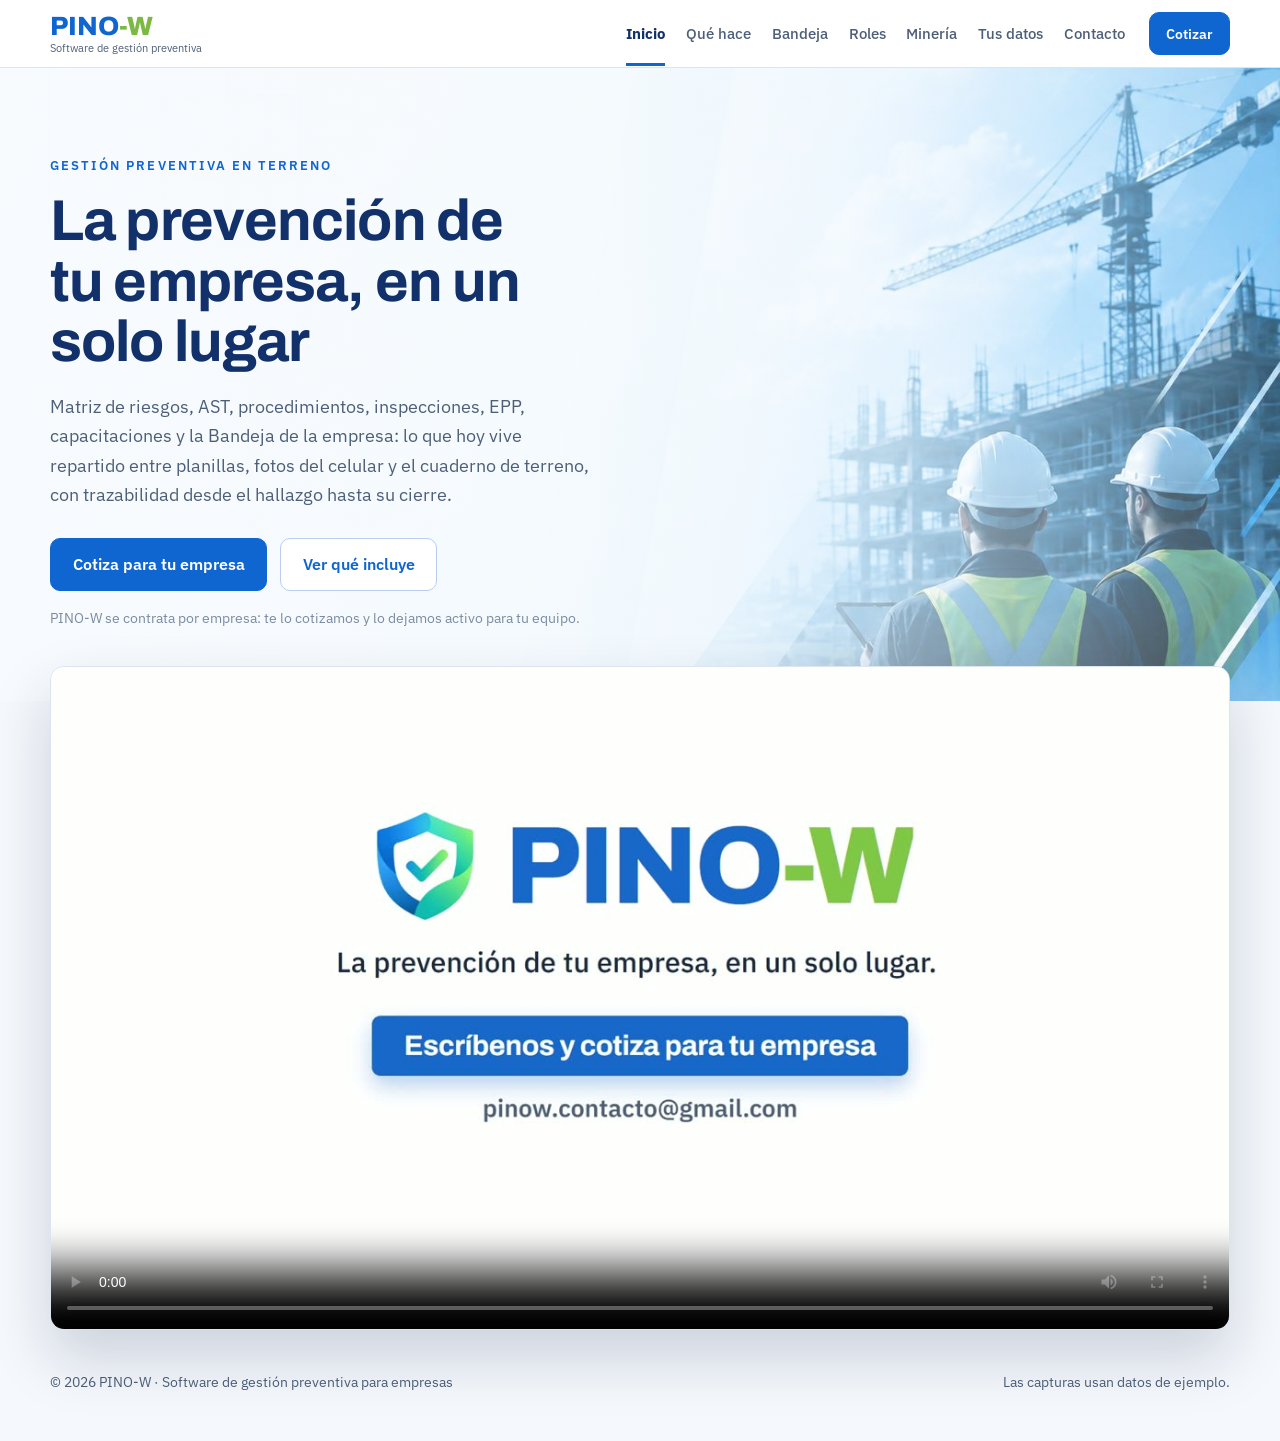
==== index.html @ c80f1b80 "Descarga fuera del menú y de la portada: solo para empresas clientes Co-Authored-By: Claude Opus 5.5" ====
<!doctype html>
<html lang="es">
<head>
<meta charset="utf-8">
<meta name="viewport" content="width=device-width, initial-scale=1">
<title>PINO-W · Software de gestión preventiva</title>
<meta name="description" content="PINO-W reúne la gestión de seguridad y salud en el trabajo de una empresa en un solo programa: matriz, AST, procedimientos, inspecciones, capacitación y la Bandeja de la empresa, con cada rol viendo lo suyo.">
<link rel="icon" href="img/icono.png">
<link rel="preconnect" href="https://fonts.googleapis.com">
<link rel="preconnect" href="https://fonts.gstatic.com" crossorigin>
<link rel="stylesheet" href="https://fonts.googleapis.com/css2?family=Archivo:wght@600;700;800&family=IBM+Plex+Sans:wght@400;500;600&display=swap">
<style>
  :root {
    --azul: #0f66d0; --azul-hondo: #12306a; --azul-claro: #e8f1fc; --celeste: #e3ecf7;
    --tinta: #1c2a3f; --media: #4d5f78; --suave: #7b8ba1; --borde: #dbe4ef; --fondo: #f5f8fc;
    --verde: #2f9e6f; --ambar: #e0a21b; --rojo: #b3261e;
  }
  * { box-sizing: border-box; }
  html { scroll-behavior: smooth; }
  body { margin: 0; background: var(--fondo); color: var(--tinta); font-family: "IBM Plex Sans", "Segoe UI", sans-serif; font-size: 17px; line-height: 1.6; }
  h1, h2, h3 { margin: 0; font-family: "Archivo", "Segoe UI", sans-serif; color: var(--azul-hondo); letter-spacing: -0.015em; }
  a { color: var(--azul); }
  img { max-width: 100%; height: auto; display: block; }
  .ancho { width: min(1180px, 100% - 2.5rem); margin: 0 auto; }

  /* Cabecera */
  .barra { position: sticky; top: 0; z-index: 20; background: rgba(255, 255, 255, 0.92); backdrop-filter: blur(10px); border-bottom: 1px solid var(--borde); }
  .barra .ancho { display: flex; align-items: center; gap: 1.5rem; height: 4.2rem; }
  .marca { display: flex; flex-direction: column; line-height: 1; text-decoration: none; }
  .marca b { font-family: "Archivo", sans-serif; font-size: 1.65rem; font-weight: 800; color: var(--azul); }
  .marca b span { color: #7bb942; }
  .marca small { margin-top: 0.15rem; font-size: 0.68rem; color: var(--media); }
  .barra nav { display: flex; gap: 1.3rem; margin-left: auto; }
  .barra nav a { font-size: 0.93rem; font-weight: 500; color: var(--media); text-decoration: none; }
  .barra nav a:hover { color: var(--azul); }
  .boton { display: inline-flex; align-items: center; gap: 0.55rem; padding: 0.8rem 1.35rem; border: 1px solid var(--azul); border-radius: 10px; background: var(--azul);
    font: inherit; font-size: 0.98rem; font-weight: 600; color: #fff; text-decoration: none; cursor: pointer; }
  .boton:hover { background: #0b56b4; }
  .boton.claro { border-color: #b9cdf0; background: #fff; color: var(--azul); }
  .boton.claro:hover { background: var(--azul-claro); }
  .barra .boton { padding: 0.55rem 1rem; font-size: 0.9rem; }

  /* Portada */
  .portada { position: relative; overflow: hidden; background: #f7fbfe url("img/fondo.jpg") right center / cover no-repeat; }
  .portada::before { content: ""; position: absolute; inset: 0; background: linear-gradient(90deg, rgba(247, 251, 254, 0.97) 0%, rgba(247, 251, 254, 0.9) 45%, rgba(247, 251, 254, 0.2) 100%); }
  .portada .ancho { position: relative; padding: 5.5rem 0 4.5rem; }
  .sobre { margin: 0 0 0.9rem; font-size: 0.8rem; font-weight: 600; letter-spacing: 0.16em; text-transform: uppercase; color: var(--azul); }
  .portada h1 { max-width: 15ch; font-size: clamp(2.3rem, 5vw, 3.6rem); line-height: 1.05; }
  .portada p.bajada { max-width: 34rem; margin: 1.2rem 0 1.8rem; font-size: 1.15rem; color: var(--media); }
  .acciones { display: flex; flex-wrap: wrap; gap: 0.8rem; }
  .dato { margin: 1rem 0 0; font-size: 0.86rem; color: var(--suave); }

  /* Captura */
  .captura { margin-top: -2.2rem; position: relative; z-index: 2; }
  .captura img { border: 1px solid var(--borde); border-radius: 14px; box-shadow: 0 28px 60px rgba(14, 40, 80, 0.18); }
  .captura video { display: block; width: 100%; height: auto; background: #fff; border: 1px solid var(--borde); border-radius: 14px; box-shadow: 0 28px 60px rgba(14, 40, 80, 0.18); }

  /* Secciones */
  section.bloque { padding: 5rem 0 1rem; }
  .titulo { max-width: 46rem; margin-bottom: 2.2rem; }
  .titulo h2 { font-size: clamp(1.7rem, 3vw, 2.3rem); line-height: 1.15; }
  .titulo p { margin: 0.7rem 0 0; font-size: 1.05rem; color: var(--media); }
  .rejilla { display: grid; grid-template-columns: repeat(3, minmax(0, 1fr)); gap: 1.1rem; }
  .tarjeta { padding: 1.4rem 1.4rem 1.3rem; border: 1px solid var(--borde); border-radius: 14px; background: #fff; }
  .tarjeta h3 { font-size: 1.12rem; }
  .tarjeta p { margin: 0.45rem 0 0; font-size: 0.95rem; color: var(--media); }
  .tarjeta ul { margin: 0.7rem 0 0; padding: 0; list-style: none; }
  .tarjeta li { position: relative; padding: 0.2rem 0 0.2rem 1.25rem; font-size: 0.93rem; color: var(--tinta); }
  .tarjeta li::before { content: ""; position: absolute; left: 0.1rem; top: 0.72rem; width: 0.45rem; height: 0.45rem; border-radius: 50%; background: var(--azul); }
  .icono { display: grid; place-items: center; width: 3rem; height: 3rem; margin-bottom: 0.9rem; border-radius: 12px; background: var(--celeste); color: var(--azul-hondo); }

  .dos { display: grid; grid-template-columns: minmax(0, 1fr) minmax(0, 1.15fr); gap: 2.6rem; align-items: center; }
  .dos.reves { grid-template-columns: minmax(0, 1.15fr) minmax(0, 1fr); }
  .dos img { border: 1px solid var(--borde); border-radius: 12px; box-shadow: 0 18px 40px rgba(14, 40, 80, 0.14); }
  .lista-check { margin: 1.2rem 0 0; padding: 0; list-style: none; }
  .lista-check li { position: relative; padding: 0.35rem 0 0.35rem 2rem; color: var(--tinta); }
  .lista-check li::before { content: ""; position: absolute; left: 0; top: 0.55rem; width: 1.15rem; height: 1.15rem; border-radius: 50%; background: #e5f5ec; }
  .lista-check li::after { content: ""; position: absolute; left: 0.38rem; top: 0.78rem; width: 0.38rem; height: 0.2rem; border-left: 2px solid var(--verde); border-bottom: 2px solid var(--verde); transform: rotate(-45deg); }

  .roles { display: grid; grid-template-columns: repeat(5, minmax(0, 1fr)); gap: 0.8rem; }
  .rol { padding: 1rem 1rem 0.9rem; border: 1px solid var(--borde); border-radius: 12px; background: #fff; }
  .rol b { display: block; font-family: "Archivo", sans-serif; font-size: 0.98rem; color: var(--azul-hondo); }
  .rol span { display: block; margin-top: 0.3rem; font-size: 0.85rem; line-height: 1.45; color: var(--media); }

  .mineria { margin-top: 5rem; padding: 3rem 0; background: linear-gradient(120deg, #0d2b5c, #0f4f9e); color: #e9f1fc; }
  .mineria h2 { color: #fff; }
  .mineria .titulo p { color: #c9daf3; }
  .mineria .tarjeta { border-color: rgba(255, 255, 255, 0.18); background: rgba(255, 255, 255, 0.08); }
  .mineria .tarjeta h3 { color: #fff; }
  .mineria .tarjeta p { color: #c9daf3; }

  .datos .tarjeta { border-left: 4px solid #b9cdf0; }

  .descarga { margin: 5rem 0 0; padding: 3.5rem 0; background: #fff; border-top: 1px solid var(--borde); border-bottom: 1px solid var(--borde); }
  .descarga .dos { align-items: start; }
  .pasos { margin: 1rem 0 0; padding-left: 1.3rem; color: var(--tinta); }
  .pasos li { margin: 0.4rem 0; }
  .aviso { margin-top: 1.2rem; padding: 0.9rem 1.1rem; border-radius: 10px; background: #fdf3dc; font-size: 0.92rem; color: #5e4300; }
  .caja-descarga { padding: 1.8rem; border: 1px solid var(--borde); border-radius: 16px; background: var(--fondo); }
  .caja-descarga h3 { font-size: 1.35rem; }
  .caja-descarga dl { display: grid; grid-template-columns: auto 1fr; gap: 0.35rem 1.2rem; margin: 1.1rem 0 1.4rem; font-size: 0.93rem; }
  .caja-descarga dt { color: var(--suave); }
  .caja-descarga dd { margin: 0; color: var(--tinta); }

  /* Cada sección se ve sola, al apretarla en el menú de arriba (07-11-2026, pedido de Karen) */
  [data-pagina][hidden] { display: none !important; }
  main { min-height: calc(100vh - 4.2rem - 7rem); }
  main > section.bloque { padding-bottom: 4rem; }
  .mineria, .descarga { margin: 0 !important; padding: 4.5rem 0 !important; }
  .barra nav a[aria-current="page"] { color: var(--azul-hondo); font-weight: 700; box-shadow: inset 0 -3px 0 var(--azul); }
  .barra nav a { padding: 1.35rem 0 1.25rem; }

  footer { padding: 2.5rem 0 3rem; font-size: 0.9rem; color: var(--media); }
  footer .ancho { display: flex; flex-wrap: wrap; justify-content: space-between; gap: 1rem; }

  @media (max-width: 960px) {
    .barra .ancho { flex-wrap: wrap; height: auto; padding-top: 0.6rem; gap: 0.4rem 1rem; }
    .barra .boton { margin-left: auto; }
    .barra nav { order: 3; width: 100%; margin: 0; overflow-x: auto; gap: 1.1rem; scrollbar-width: none; }
    .barra nav::-webkit-scrollbar { display: none; }
    .barra nav a { flex: none; padding: 0.55rem 0 0.7rem; }
    .rejilla { grid-template-columns: repeat(2, minmax(0, 1fr)); }
    .roles { grid-template-columns: repeat(2, minmax(0, 1fr)); }
    .dos, .dos.reves { grid-template-columns: minmax(0, 1fr); }
    .portada::before { background: rgba(247, 251, 254, 0.9); }
  }
  @media (max-width: 600px) {
    body { font-size: 16px; }
    .ancho { width: calc(100% - 2rem); }
    .rejilla { grid-template-columns: minmax(0, 1fr); }
    .portada .ancho { padding: 3.5rem 0 3.5rem; }
    .captura { margin-top: 0; }
  }
</style>
</head>
<body>

<header class="barra">
  <div class="ancho">
    <a class="marca" href="#inicio"><b>PINO<span>-W</span></b><small>Software de gestión preventiva</small></a>
    <nav aria-label="Secciones">
      <a href="#inicio">Inicio</a>
      <a href="#que-hace">Qué hace</a>
      <a href="#bandeja">Bandeja</a>
      <a href="#roles">Roles</a>
      <a href="#mineria">Minería</a>
      <a href="#datos">Tus datos</a>
      <a href="#contacto">Contacto</a>
    </nav>
    <a class="boton" href="#contacto">Cotizar</a>
  </div>
</header>

<main>
<div data-pagina="inicio">
<section class="portada">
  <div class="ancho">
    <p class="sobre">Gestión preventiva en terreno</p>
    <h1>La prevención de tu empresa, en un solo lugar</h1>
    <p class="bajada">
      Matriz de riesgos, AST, procedimientos, inspecciones, EPP, capacitaciones y la Bandeja de la empresa:
      lo que hoy vive repartido entre planillas, fotos del celular y el cuaderno de terreno, con trazabilidad desde el hallazgo hasta su cierre.
    </p>
    <div class="acciones">
      <a class="boton" href="#contacto">Cotiza para tu empresa</a>
      <a class="boton claro" href="#que-hace">Ver qué incluye</a>
    </div>
    <p class="dato">PINO-W se contrata por empresa: te lo cotizamos y lo dejamos activo para tu equipo.</p>
  </div>
</section>

<div class="ancho captura">
  <video src="video/pino-w.mp4" poster="video/pino-w-portada.jpg" controls playsinline preload="metadata" width="1920" height="1080"
    aria-label="Video de presentación de PINO-W, 30 segundos: un turno en la faena, del papel a la Bandeja, las firmas con QR y el contacto para cotizar"></video>
</div>
</div>

<section class="bloque" id="que-hace" data-pagina="que-hace">
  <div class="ancho">
    <div class="titulo">
      <h2>Todo el ciclo preventivo, de la matriz a la mejora</h2>
      <p>Las mismas herramientas que usa un prevencionista en terreno, ordenadas como trabaja: identificar y evaluar, controlar, capacitar, investigar y mejorar.</p>
    </div>
    <div class="rejilla">
      <article class="tarjeta">
        <span class="icono"><svg width="24" height="24" viewBox="0 0 24 24" fill="none" stroke="currentColor" stroke-width="1.7" stroke-linecap="round" stroke-linejoin="round" aria-hidden="true"><path d="M7 3.5h7l4.5 4.5v12a1 1 0 0 1-1 1H7a1 1 0 0 1-1-1v-15.5a1 1 0 0 1 1-1z"/><path d="M14 3.5V8h4.5M9 13h6M9 16.5h6"/></svg></span>
        <h3>Documentos</h3>
        <ul><li>AST y permisos de trabajo</li><li>IPER en terreno y la MIPER en Excel</li><li>Procedimientos (PTS) que se arman desde la matriz</li><li>Reglamento Interno, Política de SST y mapas de riesgos</li><li>Gestión documental con versiones y vencimientos</li></ul>
      </article>
      <article class="tarjeta">
        <span class="icono"><svg width="24" height="24" viewBox="0 0 24 24" fill="none" stroke="currentColor" stroke-width="1.7" stroke-linecap="round" stroke-linejoin="round" aria-hidden="true"><rect x="5" y="4.5" width="14" height="16" rx="2"/><path d="M9 4.5V3.2h6v1.3M9 12.5l2 2 4-4.2"/></svg></span>
        <h3>Trabajo en terreno</h3>
        <ul><li>Inspecciones con hallazgos, responsable y plazo</li><li>Checklists de equipos, también mineros</li><li>Gestión de EPP: entregas firmadas y reposición</li><li>Control de visitas: quién está dentro de la faena</li></ul>
      </article>
      <article class="tarjeta">
        <span class="icono"><svg width="24" height="24" viewBox="0 0 24 24" fill="none" stroke="currentColor" stroke-width="1.7" stroke-linecap="round" stroke-linejoin="round" aria-hidden="true"><path d="M3 9l9-4.5L21 9l-9 4.5z"/><path d="M7 11v4.5c1.5 1.5 3 2 5 2s3.5-.5 5-2V11"/></svg></span>
        <h3>Capacitación</h3>
        <ul><li>Obligación de informar (ODI)</li><li>Charlas con asistencia</li><li>Programa de capacitaciones y su registro</li></ul>
      </article>
      <article class="tarjeta">
        <span class="icono"><svg width="24" height="24" viewBox="0 0 24 24" fill="none" stroke="currentColor" stroke-width="1.7" stroke-linecap="round" stroke-linejoin="round" aria-hidden="true"><path d="M12 3.5l9.5 16.5h-19z"/><path d="M12 10v4.5M12 17.4h.01"/></svg></span>
        <h3>Accidentes y emergencias</h3>
        <ul><li>Aviso de accidente y de riesgo grave</li><li>Análisis de causas e informes</li><li>Plan de emergencia y simulacros</li></ul>
      </article>
      <article class="tarjeta">
        <span class="icono"><svg width="24" height="24" viewBox="0 0 24 24" fill="none" stroke="currentColor" stroke-width="1.7" stroke-linecap="round" stroke-linejoin="round" aria-hidden="true"><path d="M12 3.5v17M5 7.5h14M7 7.5l-3 6a3.5 3.5 0 0 0 6 0zM17 7.5l-3 6a3.5 3.5 0 0 0 6 0z"/></svg></span>
        <h3>Cumplimiento legal</h3>
        <ul><li>Comité Paritario, fiscalizaciones y auditorías</li><li>Contratistas y sus documentos</li><li>Sustancias peligrosas y protocolos MINSAL</li><li>Ley Karin, con reserva</li></ul>
      </article>
      <article class="tarjeta">
        <span class="icono"><svg width="24" height="24" viewBox="0 0 24 24" fill="none" stroke="currentColor" stroke-width="1.7" stroke-linecap="round" stroke-linejoin="round" aria-hidden="true"><path d="M4 19.5h16"/><path d="M6.5 16V11M11 16V7M15.5 16v-6M20 16V5"/></svg></span>
        <h3>Gestión del sistema</h3>
        <ul><li>Diagnóstico y programa de trabajo</li><li>Carta Gantt e indicadores</li><li>Mejora continua y lecciones aprendidas</li><li>Informes en PDF con el logo de tu empresa</li></ul>
      </article>
    </div>
  </div>
</section>

<section class="bloque" id="bandeja" data-pagina="bandeja">
  <div class="ancho dos">
    <div>
      <div class="titulo">
        <h2>La Bandeja: lo que tiene que llegar, llega</h2>
        <p>Cada solicitud va a quien corresponde y queda con su firma y su fecha. Además puedes mandar cualquier documento a la persona que elijas.</p>
      </div>
      <ul class="lista-check">
        <li>Avisos urgentes de accidentes y riesgo grave, al instante</li>
        <li>Documentos para aprobar, firmar o recibir, con su constancia</li>
        <li>«Enviar a la bandeja de…» desde cualquier documento, a quien elijas por nombre y rol</li>
        <li>Solicitudes con varios archivos hechos en PINO-W, ordenados por fecha</li>
        <li>Cada constancia con un código para verificar que nada cambió</li>
      </ul>
    </div>
    <img src="img/enviar.jpg" alt="Ventana para enviar un AST a la bandeja de una persona de la empresa, eligiéndola por nombre y rol" width="1600" height="900" loading="lazy">
  </div>
</section>

<section class="bloque" id="roles" data-pagina="roles">
  <div class="ancho">
    <div class="titulo">
      <h2>Cada persona ve lo suyo</h2>
      <p>La empresa entra con un código y los administradores le dan a cada persona su rol. Con ese rol, cada uno ve sus herramientas y nada más.</p>
    </div>
    <div class="roles">
      <div class="rol"><b>Administradores</b><span>Dirigen la empresa: dan los roles, crean los proyectos y reciben lo que la ley les manda.</span></div>
      <div class="rol"><b>Jefe de prevención</b><span>Lleva el sistema completo y difunde la matriz, los mapas y los procedimientos.</span></div>
      <div class="rol"><b>Prevencionista</b><span>Asesora y usa todas las herramientas del sistema.</span></div>
      <div class="rol"><b>Jefe de área</b><span>Aprueba los procedimientos de su área y controla en terreno.</span></div>
      <div class="rol"><b>Jefe de turno</b><span>Entrega y recibe el turno, con su libro de novedades.</span></div>
      <div class="rol"><b>Supervisor</b><span>Manda el AST a su cuadrilla, da la charla, inspecciona y autoriza permisos.</span></div>
      <div class="rol"><b>Comité Paritario</b><span>Inspecciona, investiga y manda sus acuerdos a la empresa.</span></div>
      <div class="rol"><b>Brigadista</b><span>Conoce el plan de emergencia y sabe quién está dentro de la faena.</span></div>
      <div class="rol"><b>Operador</b><span>Revisa su equipo antes de usarlo y ve su autorización vigente.</span></div>
      <div class="rol"><b>Trabajador</b><span>Ve su jornada, rellena su AST y firma desde su cuenta lo que recibe.</span></div>
    </div>
  </div>
</section>

<section class="mineria" id="mineria" data-pagina="mineria">
  <div class="ancho">
    <div class="titulo">
      <h2>Pensado también para la faena minera</h2>
      <p>Las herramientas consideran lo que pide el reglamento de seguridad minera (DS 132) y lo que se informa a Sernageomin.</p>
    </div>
    <div class="rejilla">
      <article class="tarjeta"><h3>Equipos mineros</h3><p>Checklists de CAEX, cargadores y LHD, perforadoras y frentes de carguío, con el aviso a la supervisión cuando algo falla.</p></article>
      <article class="tarjeta"><h3>Tronadura y tiros quedados</h3><p>Control de tronadura con su retorno firmado y registro de tiros quedados hasta su eliminación.</p></article>
      <article class="tarjeta"><h3>Controles críticos</h3><p>Verificaciones en terreno: si un control falla, el trabajo se detiene y queda registrado.</p></article>
      <article class="tarjeta"><h3>Permisos y bloqueos</h3><p>Espacio confinado, trabajo en caliente, altura y eléctrico, y bloqueos con vuelta a operar firmada.</p></article>
      <article class="tarjeta"><h3>Estadística e informes</h3><p>La estadística mensual y el informe técnico de accidentes graves, firmados al enviarlos.</p></article>
      <article class="tarjeta"><h3>Contratistas</h3><p>La mandante ve a sus contratistas por área y recibe sus documentos, accidentes y estadística.</p></article>
    </div>
  </div>
</section>

<section class="bloque datos" id="datos" data-pagina="datos">
  <div class="ancho">
    <div class="titulo">
      <h2>Tus datos, cuidados</h2>
      <p>PINO-W se diseñó para que cada dato esté solo donde tiene que estar.</p>
    </div>
    <div class="rejilla">
      <article class="tarjeta"><h3>Lo de tus módulos, en tu computador</h3><p>La matriz, las inspecciones y los demás registros se guardan en tu equipo. Nada sube solo: sube lo que tú envías.</p></article>
      <article class="tarjeta"><h3>Datos de salud, al mínimo</h3><p>De los exámenes se guarda solo la vigencia, nunca el resultado. Los avisos de dolencias los ve solo prevención.</p></article>
      <article class="tarjeta"><h3>Ley Karin, con reserva</h3><p>Una denuncia la ven solo quien la hace y quienes deben atenderla. No se reenvía ni se manda con copia.</p></article>
      <article class="tarjeta"><h3>Firmas con constancia</h3><p>Quien firma escribe su clave: queda su RUT, la hora, una huella del documento y un código para verificarlo.</p></article>
      <article class="tarjeta"><h3>Correos sin contenido</h3><p>Los avisos por correo solo dicen que hay algo nuevo. El detalle se ve dentro del programa.</p></article>
      <article class="tarjeta"><h3>Cada rol, lo suyo</h3><p>Cada persona ve solo lo que le corresponde a su rol, y lo que se manda de persona a persona lo ven solo ellas.</p></article>
    </div>
  </div>
</section>

<section class="descarga" id="descargar" data-pagina="descargar">
  <div class="ancho dos">
    <div>
      <div class="titulo">
        <h2>Descarga para empresas clientes</h2>
        <p>Esta página es para las empresas que ya cotizaron con nosotros y están activas. Si tu empresa todavía no, <a href="#contacto">escríbenos para cotizar</a>.</p>
      </div>
      <ol class="pasos">
        <li><b>Descomprime el archivo completo:</b> clic derecho sobre él y «Extraer todo». No lo abras desde dentro del ZIP.</li>
        <li>Entra a la carpeta <b>PINO-W</b>, después a <b>programa</b>, y haz doble clic en <b>PINO-W</b>.</li>
        <li>Crea tu cuenta con <b>Registrarse</b> y entra con el código de tu empresa, que te dan sus administradores.</li>
      </ol>
      <p class="aviso">La primera vez puede aparecer «Windows protegió su PC», porque el programa todavía no tiene firma digital. Haz clic en <b>Más información</b> y luego en <b>Ejecutar de todas formas</b>.</p>
    </div>
    <div>
    <div class="caja-descarga">
      <h3>PINO-W para Windows</h3>
      <dl>
        <dt>Versión</dt><dd>0.21 · noviembre de 2026</dd>
        <dt>Sistema</dt><dd>Windows 10 y 11 de 64 bits</dd>
        <dt>Peso</dt><dd>49 MB (comprimido)</dd>
        <dt>Necesita</dt><dd>Internet para entrar y para la Bandeja</dd>
      </dl>
      <a class="boton" href="https://github.com/yuumiuwu258852-stack/pino-w/releases/latest/download/PINO-W.zip" download>
        <svg width="20" height="20" viewBox="0 0 24 24" fill="none" stroke="currentColor" stroke-width="2" stroke-linecap="round" stroke-linejoin="round" aria-hidden="true"><path d="M12 4v11M7 10.5l5 5 5-5"/><path d="M4.5 16v2.5a1.5 1.5 0 0 0 1.5 1.5h12a1.5 1.5 0 0 0 1.5-1.5V16"/></svg>
        Descargar PINO-W.zip
      </a>
    </div>
    <div class="caja-descarga" style="margin-top: 1.2rem;">
      <h3>PINO-W en terreno (celular)</h3>
      <p style="margin: 0.6rem 0 1.1rem; font-size: 0.93rem;">Para trabajadores en faena: tu jornada, tu AST, firmar documentos y avisar un peligro o un accidente, aunque no tengas señal. Ábrelo en el celular y elige «Agregar a pantalla de inicio».</p>
      <a class="boton claro" href="app/">Abrir en el celular</a>
    </div>
    </div>
  </div>
</section>

<section class="bloque" id="contacto" data-pagina="contacto">
  <div class="ancho dos reves">
    <img src="img/iper.jpg" alt="Pantalla de levantamientos IPER con filtros por riesgo y por proceso" width="1600" height="900" loading="lazy">
    <div class="titulo">
      <h2>¿Lo quieres para tu empresa?</h2>
      <p>Escríbenos para cotizar PINO-W para tu empresa. Después te ayudamos a ponerlo en marcha con tu equipo: la empresa, los roles, los proyectos y la matriz.</p>
      <p><a class="boton claro" href="mailto:pinow.contacto@gmail.com">pinow.contacto@gmail.com</a></p>
    </div>
  </div>
</section>

</main>

<footer>
  <div class="ancho">
    <span>© 2026 PINO-W · Software de gestión preventiva para empresas</span>
    <span>Las capturas usan datos de ejemplo.</span>
  </div>
</footer>

<script>
  /* Se ve solo la sección elegida arriba; el enlace (#roles, #descargar…) se puede compartir */
  (function () {
    var paginas = Array.prototype.slice.call(document.querySelectorAll("[data-pagina]"));
    var enlaces = Array.prototype.slice.call(document.querySelectorAll(".barra nav a"));
    function mostrar() {
      var id = (location.hash || "#inicio").slice(1);
      if (!paginas.some(function (p) { return p.dataset.pagina === id; })) { id = "inicio"; }
      paginas.forEach(function (p) { p.hidden = p.dataset.pagina !== id; });
      enlaces.forEach(function (a) {
        if (a.getAttribute("href") === "#" + id) { a.setAttribute("aria-current", "page"); } else { a.removeAttribute("aria-current"); }
      });
      // Después del salto que hace el navegador al enlace: cada sección parte desde arriba
      setTimeout(function () { window.scrollTo(0, 0); }, 0);
    }
    window.addEventListener("hashchange", mostrar);
    window.addEventListener("load", mostrar);
    mostrar();
  })();
</script>
</body>
</html>
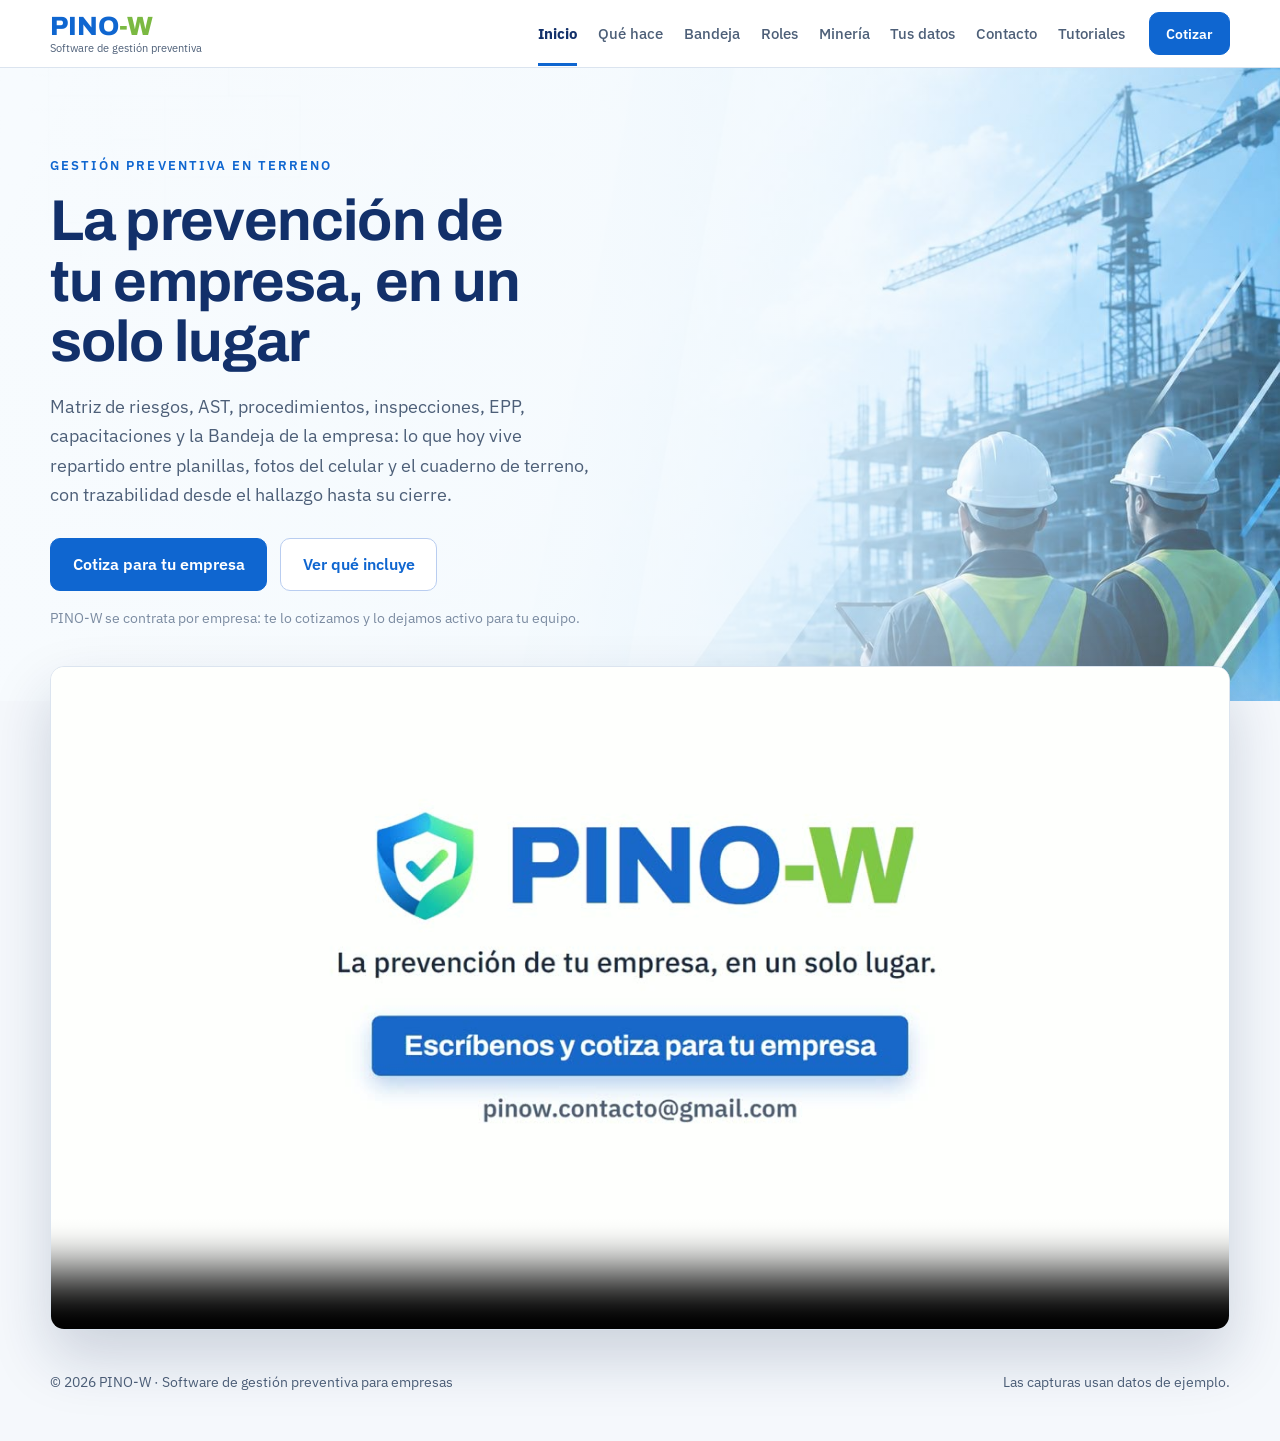
==== commit b499021c: "Tutoriales: zona con inicio de sesión para leer el manual de cada rol Co-Authored-By: Claude Opus 5." ====
--- a/index.html
+++ b/index.html
@@ -146,6 +146,7 @@
       <a href="#mineria">Minería</a>
       <a href="#datos">Tus datos</a>
       <a href="#contacto">Contacto</a>
+      <a href="tutoriales/">Tutoriales</a>
     </nav>
     <a class="boton" href="#contacto">Cotizar</a>
   </div>
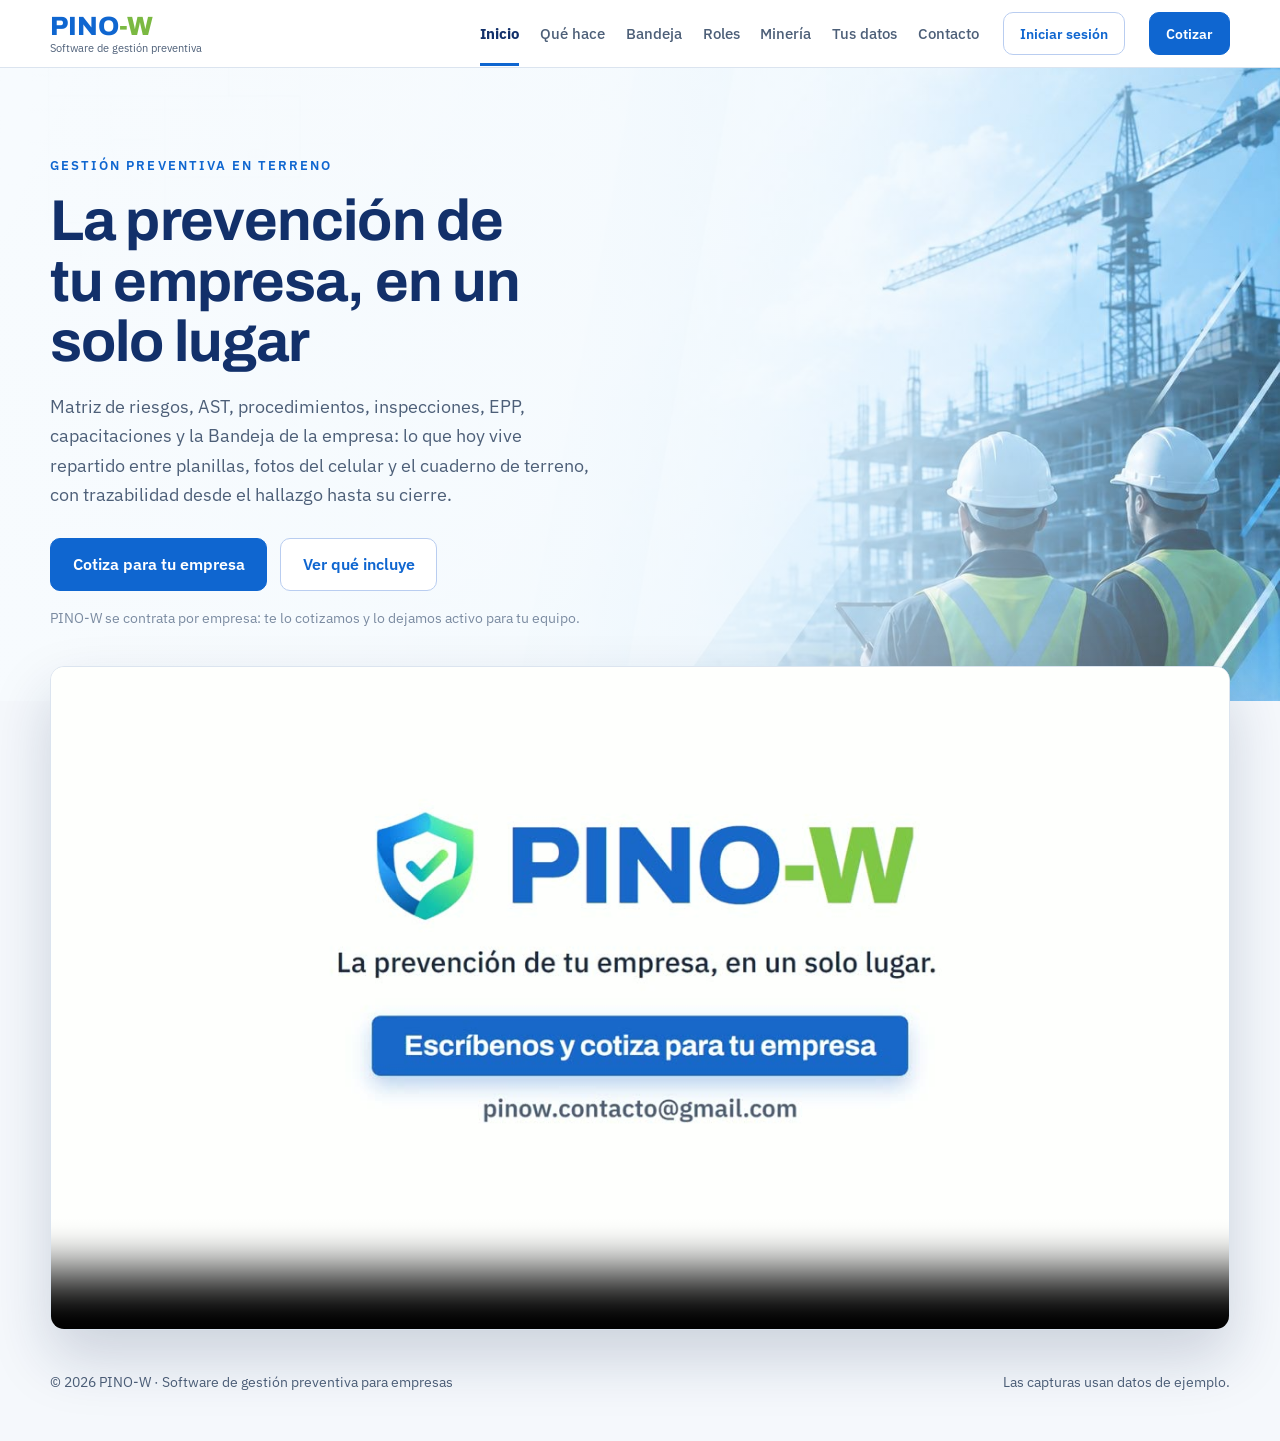
==== commit 8e800416: "Botón «Iniciar sesión» arriba; el cuadro para entrar sale primero en pantallas chicas Co-Authored-By" ====
--- a/index.html
+++ b/index.html
@@ -115,7 +115,7 @@
 
   @media (max-width: 960px) {
     .barra .ancho { flex-wrap: wrap; height: auto; padding-top: 0.6rem; gap: 0.4rem 1rem; }
-    .barra .boton { margin-left: auto; }
+    .barra .boton.claro { margin-left: auto; }
     .barra nav { order: 3; width: 100%; margin: 0; overflow-x: auto; gap: 1.1rem; scrollbar-width: none; }
     .barra nav::-webkit-scrollbar { display: none; }
     .barra nav a { flex: none; padding: 0.55rem 0 0.7rem; }
@@ -130,6 +130,9 @@
     .rejilla { grid-template-columns: minmax(0, 1fr); }
     .portada .ancho { padding: 3.5rem 0 3.5rem; }
     .captura { margin-top: 0; }
+    .marca small { display: none; }
+    .barra .ancho { gap: 0.4rem 0.6rem; }
+    .barra .boton { padding: 0.45rem 0.75rem; font-size: 0.85rem; }
   }
 </style>
 </head>
@@ -146,8 +149,8 @@
       <a href="#mineria">Minería</a>
       <a href="#datos">Tus datos</a>
       <a href="#contacto">Contacto</a>
-      <a href="tutoriales/">Tutoriales</a>
     </nav>
+    <a class="boton claro" href="tutoriales/">Iniciar sesión</a>
     <a class="boton" href="#contacto">Cotizar</a>
   </div>
 </header>
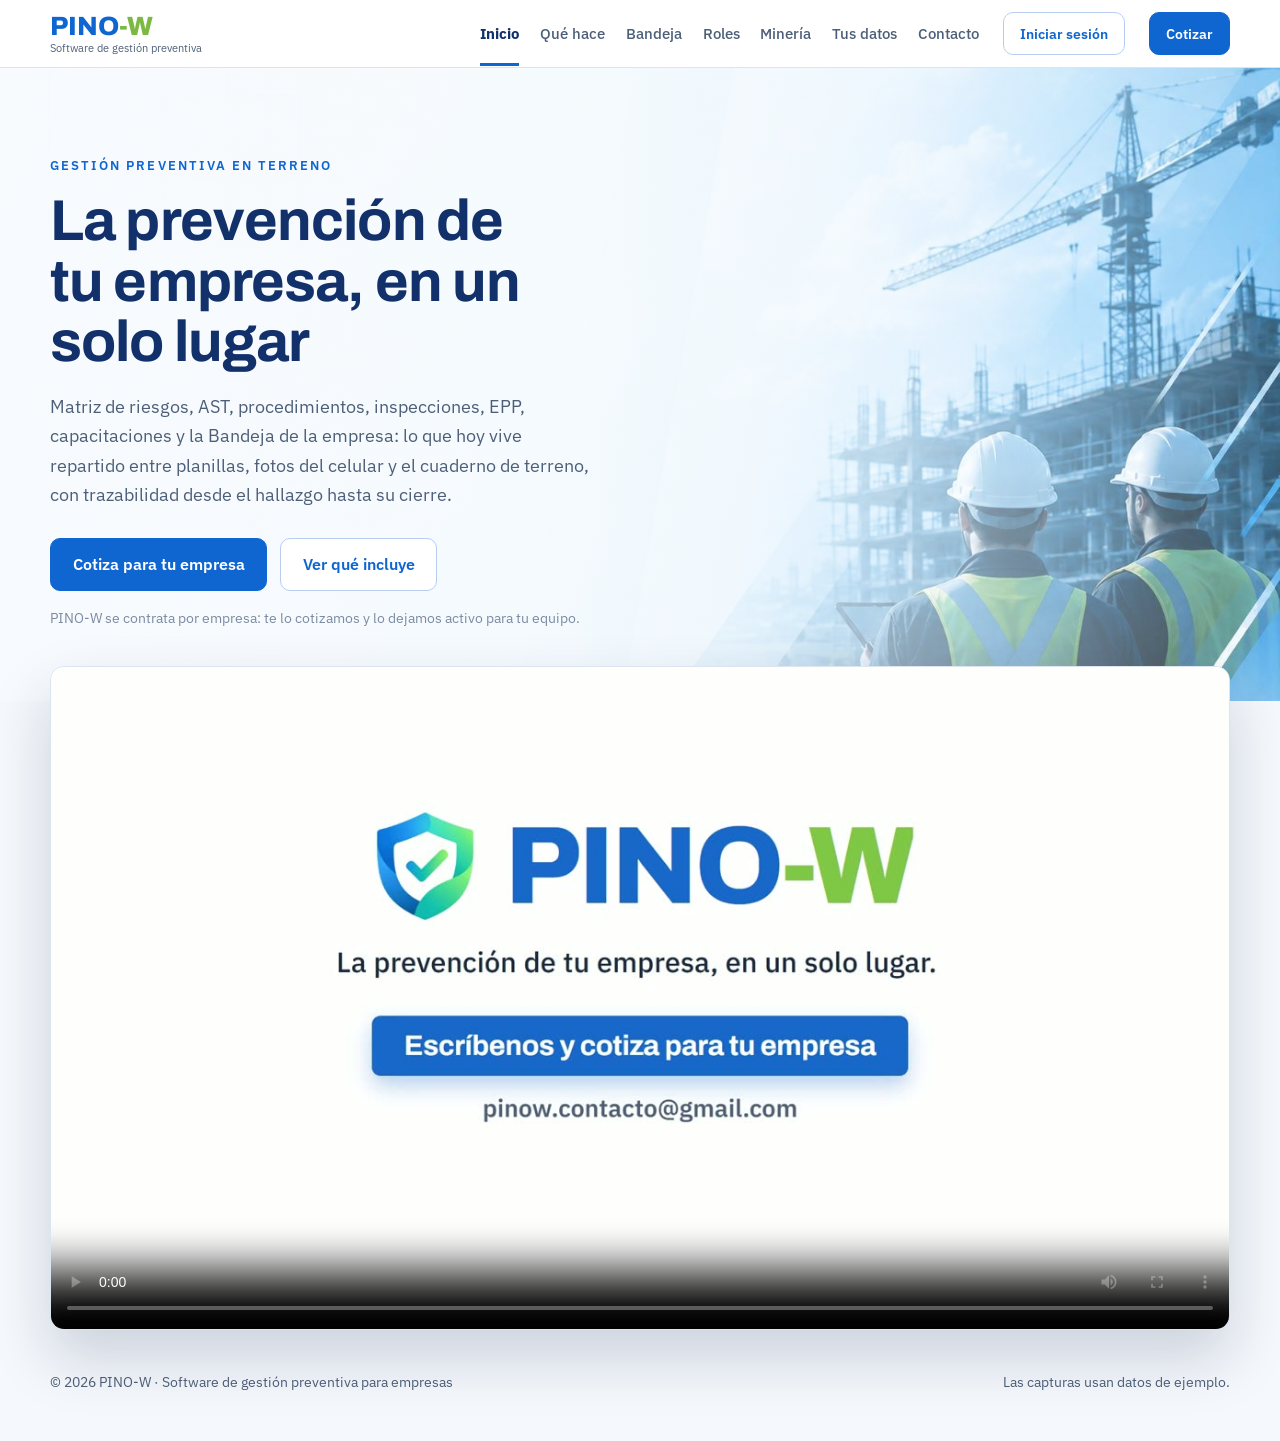
==== commit 757d1c3b: "Contacto: al pedir cotización, botones para mandarla también por correo ya escrita (Gmail, Outlook, " ====
--- a/index.html
+++ b/index.html
@@ -102,6 +102,101 @@
   .caja-descarga dt { color: var(--suave); }
   .caja-descarga dd { margin: 0; color: var(--tinta); }
 
+  /* «Qué hace»: el ciclo en 5 pasos (12-11-2026, Karen eligió el diseño 1) */
+  .titulo-centro { margin-left: auto; margin-right: auto; text-align: center; }
+  .ciclo { position: relative; display: grid; grid-template-columns: repeat(5, minmax(0, 1fr)); margin: 0; padding: 0; list-style: none; }
+  .ciclo::before { content: ""; position: absolute; left: 10%; right: 10%; top: 1.6rem; height: 2px; background: linear-gradient(90deg, var(--azul), #7bb942); }
+  .ciclo-paso { position: relative; padding: 0 0.9rem; text-align: center; }
+  .ciclo-num { position: relative; display: grid; place-items: center; width: 3.2rem; height: 3.2rem; margin: 0 auto 1rem; border-radius: 50%;
+    background: #fff; border: 2px solid var(--azul); font-family: "Archivo", sans-serif; font-weight: 800; color: var(--azul); }
+  .ciclo-paso:last-child .ciclo-num { border-color: #7bb942; color: #4f8a1f; }
+  .ciclo-paso h3 { font-size: 1.15rem; }
+  .ciclo-paso p { margin: 0.4rem 0 0.8rem; font-size: 0.93rem; color: var(--media); }
+  .ciclo-tags { display: flex; flex-wrap: wrap; justify-content: center; gap: 0.35rem; }
+  .ciclo-tags span { padding: 0.15rem 0.6rem; border: 1px solid var(--borde); border-radius: 999px; background: #fff; font-size: 0.78rem; color: var(--tinta); }
+  @media (max-width: 960px) {
+    .ciclo { grid-template-columns: minmax(0, 1fr); gap: 1.6rem; max-width: 30rem; margin: 0 auto; }
+    .ciclo::before { display: none; }
+    .ciclo-paso:not(:last-child)::after { content: ""; position: absolute; left: calc(1.6rem - 1px); top: 3.2rem; bottom: -1.6rem; width: 2px; background: #b9cdf0; }
+    .ciclo-paso { display: grid; grid-template-columns: 3.2rem 1fr; column-gap: 1rem; padding: 0; text-align: left; }
+    .ciclo-num { grid-row: span 3; margin: 0; }
+    .ciclo-paso p { margin: 0.2rem 0 0.5rem; }
+    .ciclo-tags { justify-content: flex-start; }
+  }
+  /* «Roles»: elige un rol */
+  .rol-selector { display: flex; flex-wrap: wrap; justify-content: center; gap: 0.5rem; margin-bottom: 1.5rem; }
+  .rol-boton { padding: 0.55rem 1rem; border: 1px solid var(--borde); border-radius: 999px; background: #fff; font: inherit; font-size: 0.93rem; font-weight: 600; color: var(--media); cursor: pointer; }
+  .rol-boton:hover { border-color: #b9cdf0; color: var(--azul-hondo); }
+  .rol-boton.activo { border-color: var(--azul); background: var(--azul); color: #fff; }
+  .rol-ficha { display: grid; grid-template-columns: 1fr 1fr; gap: 2rem; max-width: 60rem; margin: 0 auto; padding: 2rem; border: 1px solid var(--borde); border-radius: 20px; background: #fff; box-shadow: 0 18px 40px rgba(14, 40, 80, 0.08); }
+  .rol-texto h3 { font-size: 1.6rem; }
+  .rol-bajada { margin: 0.5rem 0 1.2rem; color: var(--media); }
+  .rol-texto ul { display: grid; gap: 0.55rem; margin: 0; padding: 0; list-style: none; }
+  .rol-texto li { position: relative; padding-left: 1.7rem; }
+  .rol-texto li::before { content: "✓"; position: absolute; left: 0.2rem; color: var(--verde); font-weight: 700; }
+  .rol-lado { align-self: start; padding: 1.4rem; border-radius: 14px; background: var(--fondo); }
+  .rol-lado b { display: block; margin-bottom: 0.4rem; font-family: "Archivo", sans-serif; color: var(--azul-hondo); }
+  .rol-lado p { margin: 0; font-size: 0.95rem; color: var(--media); }
+  @media (max-width: 760px) { .rol-ficha { grid-template-columns: minmax(0, 1fr); padding: 1.4rem; } .rol-boton { font-size: 0.86rem; padding: 0.45rem 0.8rem; } }
+  /* «Tus datos»: escudo al centro (12-11-2026, diseño 1) */
+  .cuidado { display: grid; grid-template-columns: 1fr 15rem 1fr; gap: 2rem; align-items: center; }
+  .cuidado-col { display: grid; gap: 1.6rem; }
+  .cuidado-izq { text-align: right; }
+  .cuidado h3 { font-size: 1.05rem; }
+  .cuidado p { margin: 0.25rem 0 0; font-size: 0.92rem; color: var(--media); }
+  .cuidado-centro { display: grid; place-items: center; }
+  .cuidado-centro div { display: grid; place-items: center; width: 13rem; height: 13rem; border-radius: 50%; color: var(--azul);
+    background: radial-gradient(circle, #fff 55%, var(--azul-claro) 56%); box-shadow: 0 20px 50px rgba(14, 40, 80, 0.12); }
+  @media (max-width: 960px) {
+    .cuidado { grid-template-columns: minmax(0, 1fr); gap: 1.4rem; max-width: 30rem; margin: 0 auto; }
+    .cuidado-izq { text-align: left; }
+    .cuidado-centro { order: -1; }
+    .cuidado-centro div { width: 8rem; height: 8rem; }
+    .cuidado-centro svg { width: 60px; height: 60px; }
+  }
+  /* «Contacto»: cotización en 3 pasos (12-11-2026, diseño 2; se guarda en el servidor y la ve la CEO) */
+  .cz { max-width: 48rem; }
+  .cz-progreso { display: grid; grid-template-columns: repeat(3, 1fr); gap: 0.5rem; margin-bottom: 1.2rem; }
+  .cz-progreso div { text-align: center; font-size: 0.85rem; font-weight: 600; color: var(--suave); }
+  .cz-progreso div::before { content: ""; display: block; height: 5px; margin-bottom: 0.5rem; border-radius: 99px; background: var(--borde); }
+  .cz-progreso div.ya { color: var(--azul-hondo); }
+  .cz-progreso div.ya::before { background: var(--azul); }
+  .cz-tarjeta { padding: 2rem; border: 1px solid var(--borde); border-radius: 20px; background: #fff; box-shadow: 0 20px 44px rgba(14, 40, 80, 0.1); }
+  .cz-tarjeta fieldset { margin: 0; padding: 0; border: 0; min-width: 0; }
+  .cz-tarjeta legend { margin-bottom: 1.1rem; padding: 0; font-family: "Archivo", sans-serif; font-size: 1.35rem; font-weight: 700; color: var(--azul-hondo); }
+  .cz-rejilla { display: grid; grid-template-columns: 1fr 1fr; gap: 1rem; }
+  .cz-ancho { grid-column: 1 / -1; }
+  .cz-campo { display: block; }
+  .cz-campo > span { display: block; margin-bottom: 0.35rem; font-size: 0.86rem; font-weight: 600; color: var(--tinta); }
+  .cz-campo i { font-style: normal; font-weight: 400; color: var(--suave); }
+  .cz-campo input, .cz-campo select, .cz-campo textarea { width: 100%; padding: 0.7rem 0.85rem; border: 1px solid var(--borde); border-radius: 10px; background: var(--fondo); font: inherit; font-size: 0.97rem; color: var(--tinta); }
+  .cz-campo input:focus, .cz-campo select:focus, .cz-campo textarea:focus { outline: 2px solid var(--azul); outline-offset: 1px; background: #fff; }
+  .cz-ops { display: flex; flex-wrap: wrap; gap: 0.5rem; }
+  .cz-op { position: relative; }
+  .cz-op input { position: absolute; opacity: 0; pointer-events: none; }
+  .cz-op span { display: inline-block; padding: 0.5rem 0.95rem; border: 1px solid var(--borde); border-radius: 999px; background: #fff; font-size: 0.92rem; white-space: nowrap; cursor: pointer; }
+  .cz-op input:checked + span { border-color: var(--azul); background: var(--azul-claro); color: var(--azul-hondo); font-weight: 600; }
+  .cz-op input:focus-visible + span { outline: 2px solid var(--azul); outline-offset: 2px; }
+  .cz-acepto { display: flex; gap: 0.6rem; align-items: flex-start; font-size: 0.9rem; color: var(--media); }
+  .cz-acepto input { margin-top: 0.25rem; }
+  .cz-trampa { position: absolute; left: -9999px; width: 1px; height: 1px; overflow: hidden; }
+  .cz-error { margin: 1rem 0 0; padding: 0.75rem 0.9rem; border-radius: 10px; background: #fbe9e7; color: #8a1f17; font-size: 0.92rem; }
+  .cz-error.info { background: var(--azul-claro); color: var(--azul-hondo); }
+  .cz-pie { display: flex; align-items: center; gap: 1rem; margin-top: 1.4rem; }
+  .cz-pie span { margin-right: auto; font-size: 0.88rem; color: var(--suave); }
+  .cz-listo { text-align: center; }
+  .cz-check { display: grid; place-items: center; width: 4rem; height: 4rem; margin: 0 auto 1rem; border-radius: 50%; background: #e5f5ec; color: var(--verde); font-size: 2rem; font-weight: 700; }
+  .cz-listo h3 { font-size: 1.5rem; }
+  .cz-listo p { margin: 0.5rem 0 0; color: var(--media); }
+  .cz-check.aviso { background: var(--azul-claro); color: var(--azul); }
+  .cz-correo { margin-top: 1.6rem; padding-top: 1.4rem; border-top: 1px solid var(--borde); }
+  .cz-correo p { margin: 0; font-size: 0.95rem; }
+  .cz-correo-botones { display: flex; flex-wrap: wrap; justify-content: center; gap: 0.6rem; margin-top: 1rem; }
+  .cz-copiado { margin-top: 0.8rem !important; color: var(--verde) !important; }
+  .cz-progreso[hidden] { display: none; }
+  @media (max-width: 600px) { .cz-correo-botones .boton { width: 100%; justify-content: center; text-align: center; } }
+  .cz-directo { margin-top: 1.2rem; text-align: center; font-size: 0.92rem; color: var(--media); }
+  @media (max-width: 600px) { .cz-rejilla { grid-template-columns: minmax(0, 1fr); } .cz-tarjeta { padding: 1.3rem; } .cz-progreso div { font-size: 0.75rem; } }
   /* Cada sección se ve sola, al apretarla en el menú de arriba (07-11-2026, pedido de Karen) */
   [data-pagina][hidden] { display: none !important; }
   main { min-height: calc(100vh - 4.2rem - 7rem); }
@@ -181,42 +276,22 @@
 
 <section class="bloque" id="que-hace" data-pagina="que-hace">
   <div class="ancho">
-    <div class="titulo">
-      <h2>Todo el ciclo preventivo, de la matriz a la mejora</h2>
-      <p>Las mismas herramientas que usa un prevencionista en terreno, ordenadas como trabaja: identificar y evaluar, controlar, capacitar, investigar y mejorar.</p>
-    </div>
-    <div class="rejilla">
-      <article class="tarjeta">
-        <span class="icono"><svg width="24" height="24" viewBox="0 0 24 24" fill="none" stroke="currentColor" stroke-width="1.7" stroke-linecap="round" stroke-linejoin="round" aria-hidden="true"><path d="M7 3.5h7l4.5 4.5v12a1 1 0 0 1-1 1H7a1 1 0 0 1-1-1v-15.5a1 1 0 0 1 1-1z"/><path d="M14 3.5V8h4.5M9 13h6M9 16.5h6"/></svg></span>
-        <h3>Documentos</h3>
-        <ul><li>AST y permisos de trabajo</li><li>IPER en terreno y la MIPER en Excel</li><li>Procedimientos (PTS) que se arman desde la matriz</li><li>Reglamento Interno, Política de SST y mapas de riesgos</li><li>Gestión documental con versiones y vencimientos</li></ul>
-      </article>
-      <article class="tarjeta">
-        <span class="icono"><svg width="24" height="24" viewBox="0 0 24 24" fill="none" stroke="currentColor" stroke-width="1.7" stroke-linecap="round" stroke-linejoin="round" aria-hidden="true"><rect x="5" y="4.5" width="14" height="16" rx="2"/><path d="M9 4.5V3.2h6v1.3M9 12.5l2 2 4-4.2"/></svg></span>
-        <h3>Trabajo en terreno</h3>
-        <ul><li>Inspecciones con hallazgos, responsable y plazo</li><li>Checklists de equipos, también mineros</li><li>Gestión de EPP: entregas firmadas y reposición</li><li>Control de visitas: quién está dentro de la faena</li></ul>
-      </article>
-      <article class="tarjeta">
-        <span class="icono"><svg width="24" height="24" viewBox="0 0 24 24" fill="none" stroke="currentColor" stroke-width="1.7" stroke-linecap="round" stroke-linejoin="round" aria-hidden="true"><path d="M3 9l9-4.5L21 9l-9 4.5z"/><path d="M7 11v4.5c1.5 1.5 3 2 5 2s3.5-.5 5-2V11"/></svg></span>
-        <h3>Capacitación</h3>
-        <ul><li>Obligación de informar (ODI)</li><li>Charlas con asistencia</li><li>Programa de capacitaciones y su registro</li></ul>
-      </article>
-      <article class="tarjeta">
-        <span class="icono"><svg width="24" height="24" viewBox="0 0 24 24" fill="none" stroke="currentColor" stroke-width="1.7" stroke-linecap="round" stroke-linejoin="round" aria-hidden="true"><path d="M12 3.5l9.5 16.5h-19z"/><path d="M12 10v4.5M12 17.4h.01"/></svg></span>
-        <h3>Accidentes y emergencias</h3>
-        <ul><li>Aviso de accidente y de riesgo grave</li><li>Análisis de causas e informes</li><li>Plan de emergencia y simulacros</li></ul>
-      </article>
-      <article class="tarjeta">
-        <span class="icono"><svg width="24" height="24" viewBox="0 0 24 24" fill="none" stroke="currentColor" stroke-width="1.7" stroke-linecap="round" stroke-linejoin="round" aria-hidden="true"><path d="M12 3.5v17M5 7.5h14M7 7.5l-3 6a3.5 3.5 0 0 0 6 0zM17 7.5l-3 6a3.5 3.5 0 0 0 6 0z"/></svg></span>
-        <h3>Cumplimiento legal</h3>
-        <ul><li>Comité Paritario, fiscalizaciones y auditorías</li><li>Contratistas y sus documentos</li><li>Sustancias peligrosas y protocolos MINSAL</li><li>Ley Karin, con reserva</li></ul>
-      </article>
-      <article class="tarjeta">
-        <span class="icono"><svg width="24" height="24" viewBox="0 0 24 24" fill="none" stroke="currentColor" stroke-width="1.7" stroke-linecap="round" stroke-linejoin="round" aria-hidden="true"><path d="M4 19.5h16"/><path d="M6.5 16V11M11 16V7M15.5 16v-6M20 16V5"/></svg></span>
-        <h3>Gestión del sistema</h3>
-        <ul><li>Diagnóstico y programa de trabajo</li><li>Carta Gantt e indicadores</li><li>Mejora continua y lecciones aprendidas</li><li>Informes en PDF con el logo de tu empresa</li></ul>
-      </article>
-    </div>
+    <div class="titulo titulo-centro">
+      <h2>Todo el ciclo preventivo, en 5 pasos</h2>
+      <p>Ordenado como trabaja un prevencionista en terreno.</p>
+    </div>
+    <ol class="ciclo">
+      <li class="ciclo-paso"><span class="ciclo-num">1</span><h3>Identificar</h3><p>Los peligros de cada tarea y su nivel de riesgo.</p>
+        <div class="ciclo-tags"><span>IPER</span><span>MIPER</span><span>Mapas de riesgos</span></div></li>
+      <li class="ciclo-paso"><span class="ciclo-num">2</span><h3>Controlar</h3><p>Antes y durante el trabajo, en terreno.</p>
+        <div class="ciclo-tags"><span>AST</span><span>Permisos</span><span>Inspecciones</span><span>EPP</span></div></li>
+      <li class="ciclo-paso"><span class="ciclo-num">3</span><h3>Capacitar</h3><p>Que cada persona sepa y quede firmado.</p>
+        <div class="ciclo-tags"><span>ODI</span><span>Charlas</span><span>Cursos</span></div></li>
+      <li class="ciclo-paso"><span class="ciclo-num">4</span><h3>Investigar</h3><p>Cada accidente, hasta su causa raíz.</p>
+        <div class="ciclo-tags"><span>Avisos</span><span>Causas</span><span>Emergencias</span></div></li>
+      <li class="ciclo-paso"><span class="ciclo-num">5</span><h3>Mejorar</h3><p>Cumplir la ley y medir que funciona.</p>
+        <div class="ciclo-tags"><span>Programa</span><span>Indicadores</span><span>Comité</span></div></li>
+    </ol>
   </div>
 </section>
 
@@ -241,23 +316,32 @@
 
 <section class="bloque" id="roles" data-pagina="roles">
   <div class="ancho">
-    <div class="titulo">
+    <div class="titulo titulo-centro">
       <h2>Cada persona ve lo suyo</h2>
-      <p>La empresa entra con un código y los administradores le dan a cada persona su rol. Con ese rol, cada uno ve sus herramientas y nada más.</p>
-    </div>
-    <div class="roles">
-      <div class="rol"><b>Administradores</b><span>Dirigen la empresa: dan los roles, crean los proyectos y reciben lo que la ley les manda.</span></div>
-      <div class="rol"><b>Jefe de prevención</b><span>Lleva el sistema completo y difunde la matriz, los mapas y los procedimientos.</span></div>
-      <div class="rol"><b>Prevencionista</b><span>Asesora y usa todas las herramientas del sistema.</span></div>
-      <div class="rol"><b>Jefe de área</b><span>Aprueba los procedimientos de su área y controla en terreno.</span></div>
-      <div class="rol"><b>Jefe de turno</b><span>Entrega y recibe el turno, con su libro de novedades.</span></div>
-      <div class="rol"><b>Supervisor</b><span>Manda el AST a su cuadrilla, da la charla, inspecciona y autoriza permisos.</span></div>
-      <div class="rol"><b>Comité Paritario</b><span>Inspecciona, investiga y manda sus acuerdos a la empresa.</span></div>
-      <div class="rol"><b>Brigadista</b><span>Conoce el plan de emergencia y sabe quién está dentro de la faena.</span></div>
-      <div class="rol"><b>Operador</b><span>Revisa su equipo antes de usarlo y ve su autorización vigente.</span></div>
-      <div class="rol"><b>Trabajador</b><span>Ve su jornada, rellena su AST y firma desde su cuenta lo que recibe.</span></div>
-    </div>
-  </div>
+      <p>Los administradores le dan a cada persona su rol. Elige uno para ver qué hace en PINO-W.</p>
+    </div>
+    <div class="rol-selector" role="group" aria-label="Roles"><button type="button" class="rol-boton" data-rol="0" aria-pressed="false">Administradores</button><button type="button" class="rol-boton" data-rol="1" aria-pressed="false">Jefe de prevención</button><button type="button" class="rol-boton" data-rol="2" aria-pressed="false">Prevencionista</button><button type="button" class="rol-boton" data-rol="3" aria-pressed="false">Jefe de área</button><button type="button" class="rol-boton" data-rol="4" aria-pressed="false">Jefe de turno</button><button type="button" class="rol-boton activo" data-rol="5" aria-pressed="true">Supervisor</button><button type="button" class="rol-boton" data-rol="6" aria-pressed="false">Comité Paritario</button><button type="button" class="rol-boton" data-rol="7" aria-pressed="false">Brigadista</button><button type="button" class="rol-boton" data-rol="8" aria-pressed="false">Operador</button><button type="button" class="rol-boton" data-rol="9" aria-pressed="false">Trabajador</button></div>
+    <div class="rol-ficha">
+      <div class="rol-texto" id="rol-texto" aria-live="polite"><h3>Supervisor</h3><p class="rol-bajada">Está en terreno con la cuadrilla.</p><ul><li>Prepara con su gente el trabajo seguro</li><li>Autoriza los trabajos de riesgo</li><li>Responde los reportes de su cuadrilla</li></ul></div>
+      <div class="rol-lado">
+        <b>Con su propia cuenta</b>
+        <p>Cada persona entra con su cuenta, ve solo lo de su rol y firma con su clave. Lo que no le toca, no le aparece.</p>
+      </div>
+    </div>
+  </div>
+  <script>
+    /* Roles: se ve uno a la vez (12-11-2026, Karen eligió el diseño 2, sin mostrar herramientas) */
+    (function () {
+      var ROLES = [["Administradores", "Dirigen la empresa dentro de PINO-W.", ["Dan a cada persona su rol", "Aprueban y firman lo que les manda prevención", "Responden ante los avisos urgentes"]], ["Jefe de prevención", "Dirige el Departamento de Prevención.", ["Lleva el sistema preventivo completo", "Revisa lo que se hace en terreno", "Informa cada mes a la empresa"]], ["Prevencionista", "Asesora a la empresa en terreno.", ["Revisa y da el visto bueno", "Investiga los accidentes", "Registra y mantiene todo al día"]], ["Jefe de área", "Responde por la seguridad de su área.", ["Aprueba los procedimientos de su área", "Cierra las tareas con evidencia", "Controla en terreno"]], ["Jefe de turno", "Manda en terreno durante su turno.", ["Entrega y recibe el turno firmado", "Controla el inicio de cada turno", "Detiene el trabajo si hay riesgo"]], ["Supervisor", "Está en terreno con la cuadrilla.", ["Prepara con su gente el trabajo seguro", "Autoriza los trabajos de riesgo", "Responde los reportes de su cuadrilla"]], ["Comité Paritario", "Vigila e investiga, junto a la empresa.", ["Registra sus sesiones y acuerdos", "Investiga los accidentes", "Manda sus acuerdos a la empresa"]], ["Brigadista", "Es parte de la brigada de emergencia.", ["Conoce el plan y su rol", "Participa en los simulacros", "Sabe quién está dentro de la faena"]], ["Operador", "Conduce u opera equipos.", ["Revisa su equipo antes de usarlo", "Avisa las fallas al tiro", "Mantiene su autorización al día"]], ["Trabajador", "Lo suyo, en su cuenta.", ["Ve su jornada", "Firma lo que recibe desde su cuenta", "Avisa peligros y accidentes"]]];
+      var botones = [].slice.call(document.querySelectorAll(".rol-boton"));
+      function mostrarRol(k) {
+        var r = ROLES[k];
+        document.getElementById("rol-texto").innerHTML = "<h3>" + r[0] + '</h3><p class="rol-bajada">' + r[1] + "</p><ul>" + r[2].map(function (x) { return "<li>" + x + "</li>"; }).join("") + "</ul>";
+        botones.forEach(function (b) { var si = Number(b.dataset.rol) === k; b.classList.toggle("activo", si); b.setAttribute("aria-pressed", si ? "true" : "false"); });
+      }
+      botones.forEach(function (b) { b.addEventListener("click", function () { mostrarRol(Number(b.dataset.rol)); }); });
+    })();
+  </script>
 </section>
 
 <section class="mineria" id="mineria" data-pagina="mineria">
@@ -279,17 +363,22 @@
 
 <section class="bloque datos" id="datos" data-pagina="datos">
   <div class="ancho">
-    <div class="titulo">
+    <div class="titulo titulo-centro">
       <h2>Tus datos, cuidados</h2>
-      <p>PINO-W se diseñó para que cada dato esté solo donde tiene que estar.</p>
-    </div>
-    <div class="rejilla">
-      <article class="tarjeta"><h3>Lo de tus módulos, en tu computador</h3><p>La matriz, las inspecciones y los demás registros se guardan en tu equipo. Nada sube solo: sube lo que tú envías.</p></article>
-      <article class="tarjeta"><h3>Datos de salud, al mínimo</h3><p>De los exámenes se guarda solo la vigencia, nunca el resultado. Los avisos de dolencias los ve solo prevención.</p></article>
-      <article class="tarjeta"><h3>Ley Karin, con reserva</h3><p>Una denuncia la ven solo quien la hace y quienes deben atenderla. No se reenvía ni se manda con copia.</p></article>
-      <article class="tarjeta"><h3>Firmas con constancia</h3><p>Quien firma escribe su clave: queda su RUT, la hora, una huella del documento y un código para verificarlo.</p></article>
-      <article class="tarjeta"><h3>Correos sin contenido</h3><p>Los avisos por correo solo dicen que hay algo nuevo. El detalle se ve dentro del programa.</p></article>
-      <article class="tarjeta"><h3>Cada rol, lo suyo</h3><p>Cada persona ve solo lo que le corresponde a su rol, y lo que se manda de persona a persona lo ven solo ellas.</p></article>
+      <p>Cada dato está solo donde tiene que estar.</p>
+    </div>
+    <div class="cuidado">
+      <div class="cuidado-col cuidado-izq">
+        <div><h3>En tu computador</h3><p>Tus registros se guardan en tu equipo. Sube solo lo que tú envías.</p></div>
+        <div><h3>Salud, al mínimo</h3><p>Nunca resultados de exámenes, solo su vigencia.</p></div>
+        <div><h3>Ley Karin, con reserva</h3><p>La ven solo quienes deben atenderla.</p></div>
+      </div>
+      <div class="cuidado-centro" aria-hidden="true"><div><svg width="96" height="96" viewBox="0 0 24 24" fill="none" stroke="currentColor" stroke-width="1.6" stroke-linecap="round" stroke-linejoin="round"><path d="M12 3l7.5 3v5.5c0 4.6-3.2 8.2-7.5 9.5-4.3-1.3-7.5-4.9-7.5-9.5V6z"/><path d="M8.6 12l2.4 2.4 4.6-4.8" stroke-width="1.8"/></svg></div></div>
+      <div class="cuidado-col">
+        <div><h3>Firmas verificables</h3><p>Cada firma queda con un código para comprobarla.</p></div>
+        <div><h3>Correos sin contenido</h3><p>Solo avisan que hay algo nuevo.</p></div>
+        <div><h3>Cada uno, lo suyo</h3><p>Cada persona ve solo lo de su rol.</p></div>
+      </div>
     </div>
   </div>
 </section>
@@ -332,13 +421,66 @@
 </section>
 
 <section class="bloque" id="contacto" data-pagina="contacto">
-  <div class="ancho dos reves">
-    <img src="img/iper.jpg" alt="Pantalla de levantamientos IPER con filtros por riesgo y por proceso" width="1600" height="900" loading="lazy">
-    <div class="titulo">
-      <h2>¿Lo quieres para tu empresa?</h2>
-      <p>Escríbenos para cotizar PINO-W para tu empresa. Después te ayudamos a ponerlo en marcha con tu equipo: la empresa, los roles, los proyectos y la matriz.</p>
-      <p><a class="boton claro" href="mailto:pinow.contacto@gmail.com">pinow.contacto@gmail.com</a></p>
-    </div>
+  <div class="ancho cz">
+    <div class="titulo titulo-centro">
+      <p class="sobre">Cotiza para tu empresa</p>
+      <h2>Pide tu cotización en 3 pasos</h2>
+      <p>Te tomará dos minutos. Te respondemos al correo que nos dejes.</p>
+    </div>
+    <div class="cz-progreso" aria-hidden="true"><div class="ya" data-cz-barra="1">1 · Tu empresa</div><div data-cz-barra="2">2 · Lo que necesitas</div><div data-cz-barra="3">3 · Contacto</div></div>
+    <form class="cz-tarjeta" id="cz-form" novalidate>
+      <fieldset data-cz-paso="1">
+        <legend>Cuéntanos de tu empresa</legend>
+        <div class="cz-rejilla">
+          <label class="cz-campo cz-ancho"><span>Razón social *</span><input name="razon_social" maxlength="160" placeholder="Constructora del Norte SpA" autocomplete="organization"></label>
+          <label class="cz-campo"><span>RUT de la empresa</span><input name="rut" maxlength="14" placeholder="76.543.210-K"></label>
+          <label class="cz-campo"><span>Región</span><select name="region"><option value="">Elige…</option><option>Arica y Parinacota</option><option>Tarapacá</option><option>Antofagasta</option><option>Atacama</option><option>Coquimbo</option><option>Valparaíso</option><option>Metropolitana</option><option>O’Higgins</option><option>Maule</option><option>Ñuble</option><option>Biobío</option><option>La Araucanía</option><option>Los Ríos</option><option>Los Lagos</option><option>Aysén</option><option>Magallanes</option></select></label>
+          <div class="cz-campo cz-ancho"><span>Rubro *</span><div class="cz-ops"><label class="cz-op"><input type="radio" name="rubro" value="mineria"><span>Minería</span></label><label class="cz-op"><input type="radio" name="rubro" value="construccion"><span>Construcción</span></label><label class="cz-op"><input type="radio" name="rubro" value="industria"><span>Industria</span></label><label class="cz-op"><input type="radio" name="rubro" value="servicios"><span>Servicios</span></label><label class="cz-op"><input type="radio" name="rubro" value="otro"><span>Otro</span></label></div></div>
+          <div class="cz-campo cz-ancho"><span>Cantidad de trabajadores *</span><div class="cz-ops"><label class="cz-op"><input type="radio" name="trabajadores" value="hasta25"><span>Hasta 25</span></label><label class="cz-op"><input type="radio" name="trabajadores" value="26a100"><span>26 a 100</span></label><label class="cz-op"><input type="radio" name="trabajadores" value="101a500"><span>101 a 500</span></label><label class="cz-op"><input type="radio" name="trabajadores" value="mas500"><span>Más de 500</span></label></div></div>
+        </div>
+      </fieldset>
+      <fieldset data-cz-paso="2" hidden>
+        <legend>¿Qué necesitas?</legend>
+        <div class="cz-rejilla">
+          <div class="cz-campo cz-ancho"><span>Te interesa <i>(puedes marcar varias)</i></span><div class="cz-ops"><label class="cz-op"><input type="checkbox" name="intereses" value="programa"><span>Programa para el computador</span></label><label class="cz-op"><input type="checkbox" name="intereses" value="celular"><span>App para terreno</span></label><label class="cz-op"><input type="checkbox" name="intereses" value="contratistas"><span>Manejo de contratistas</span></label><label class="cz-op"><input type="checkbox" name="intereses" value="mineria"><span>Faena minera</span></label><label class="cz-op"><input type="checkbox" name="intereses" value="capacitacion"><span>Ayuda para empezar</span></label></div></div>
+          <label class="cz-campo"><span>Faenas u obras <i>(aprox.)</i></span><input name="faenas" maxlength="20" inputmode="numeric" placeholder="2"></label>
+          <label class="cz-campo cz-ancho"><span>¿Algo que debamos saber? <i>(opcional)</i></span><textarea name="mensaje" maxlength="2000" rows="3" placeholder="Por ejemplo: tenemos contratistas, trabajamos en turnos 7x7…"></textarea></label>
+        </div>
+      </fieldset>
+      <fieldset data-cz-paso="3" hidden>
+        <legend>¿A quién le respondemos?</legend>
+        <div class="cz-rejilla">
+          <label class="cz-campo"><span>Nombre *</span><input name="nombre" maxlength="120" placeholder="Nombre y apellido" autocomplete="name"></label>
+          <label class="cz-campo"><span>Cargo</span><input name="cargo" maxlength="120" placeholder="Jefe de prevención" autocomplete="organization-title"></label>
+          <label class="cz-campo"><span>Correo *</span><input name="correo" type="email" maxlength="160" placeholder="nombre@empresa.cl" autocomplete="email"></label>
+          <label class="cz-campo"><span>Teléfono</span><input name="telefono" type="tel" maxlength="30" placeholder="+56 9 1234 5678" autocomplete="tel"></label>
+          <label class="cz-trampa" aria-hidden="true">No llenar<input name="sitio" tabindex="-1" autocomplete="off"></label>
+          <label class="cz-acepto cz-ancho"><input type="checkbox" name="acepto"><span>Acepto que PINO-W use estos datos solo para responder mi cotización.</span></label>
+        </div>
+      </fieldset>
+      <p class="cz-error" id="cz-error" hidden></p>
+      <div class="cz-pie">
+        <button type="button" class="boton claro" id="cz-atras" hidden>← Atrás</button>
+        <span id="cz-cuenta">Paso 1 de 3</span>
+        <button type="button" class="boton" id="cz-sigue">Siguiente →</button>
+      </div>
+    </form>
+    <div class="cz-tarjeta cz-listo" id="cz-listo" hidden>
+      <div class="cz-check" id="cz-icono" aria-hidden="true">✓</div>
+      <h3 id="cz-titulo">¡Recibimos tu solicitud!</h3>
+      <p id="cz-bajada">Te escribiremos a <b id="cz-a"></b> con tu cotización.</p>
+      <div class="cz-correo">
+        <p id="cz-pide"><b>Para responderte más rápido, mándanosla también por correo.</b><br>Ya va escrita: solo aprieta «Enviar».</p>
+        <div class="cz-correo-botones">
+          <a class="boton" id="cz-gmail" target="_blank" rel="noopener">Abrir en Gmail</a>
+          <a class="boton claro" id="cz-outlook" target="_blank" rel="noopener">Abrir en Outlook</a>
+          <a class="boton claro" id="cz-app">Otra app de correo</a>
+          <button type="button" class="boton claro" id="cz-copiar">Copiar texto</button>
+        </div>
+        <p class="cz-copiado" id="cz-copiado" hidden>Copiado. Pégalo en un correo para <b>pinow.contacto@gmail.com</b>.</p>
+      </div>
+    </div>
+    <p class="cz-directo">¿Prefieres escribirnos directo? <a href="mailto:pinow.contacto@gmail.com">pinow.contacto@gmail.com</a></p>
   </div>
 </section>
 
@@ -371,5 +513,99 @@
     mostrar();
   })();
 </script>
+<script>
+  /* Cotización: 3 pasos y se manda al servidor de PINO-W (rutas_cotizaciones.py). Desde este computador va a un servidor de prueba. */
+  (function () {
+    var LOCAL = location.hostname === "127.0.0.1" || location.hostname === "localhost";
+    var SERVIDOR = LOCAL ? "http://127.0.0.1:8013" : "https://pino-w-servidor.onrender.com";
+    var f = document.getElementById("cz-form"); if (!f) { return; }
+    var paso = 1, enviando = false;
+    var $ = function (id) { return document.getElementById(id); };
+    function error(texto, info) { var p = $("cz-error"); p.hidden = !texto; p.textContent = texto || ""; p.className = "cz-error" + (info ? " info" : ""); }
+    function valor(n) { var e = f.elements[n]; return e ? String(e.value || "").trim() : ""; }
+    function marcado(n) { var e = f.querySelector('input[name="' + n + '"]:checked'); return e ? e.value : ""; }
+    function mostrar(n) {
+      paso = n;
+      [].forEach.call(f.querySelectorAll("[data-cz-paso]"), function (fs) { fs.hidden = Number(fs.dataset.czPaso) !== n; });
+      [].forEach.call(document.querySelectorAll("[data-cz-barra]"), function (b) { b.classList.toggle("ya", Number(b.dataset.czBarra) <= n); });
+      $("cz-atras").hidden = n === 1;
+      $("cz-cuenta").textContent = "Paso " + n + " de 3";
+      $("cz-sigue").textContent = n === 3 ? "Pedir cotización" : "Siguiente →";
+      error("");
+    }
+    function revisa() {
+      if (paso === 1) {
+        if (valor("razon_social").length < 2) { return "Escribe la razón social de tu empresa."; }
+        if (!marcado("rubro")) { return "Elige el rubro de tu empresa."; }
+        if (!marcado("trabajadores")) { return "Elige cuántas personas trabajan en tu empresa."; }
+      }
+      if (paso === 3) {
+        if (valor("nombre").length < 2) { return "Escribe tu nombre."; }
+        if (!/^[^@\s]+@[^@\s]+\.[^@\s]{2,}$/.test(valor("correo"))) { return "Revisa tu correo: lo necesitamos para responderte."; }
+        if (!f.elements.acepto.checked) { return "Para responderte necesitamos que aceptes el uso de tus datos."; }
+      }
+      return "";
+    }
+    /* El correo ya escrito para pinow.contacto@gmail.com: la persona solo aprieta «Enviar» en su correo */
+    var BUZON = "pinow.contacto@gmail.com";
+    function etiqueta(n, v) { var e = f.querySelector('input[name="' + n + '"][value="' + v + '"]'); return e && e.nextElementSibling ? e.nextElementSibling.textContent : v; }
+    function textoCorreo(d) {
+      var l = ["Hola PINO-W, quiero cotizar para mi empresa.", "", "EMPRESA",
+        "Razón social: " + d.razon_social, "RUT: " + (d.rut || "—"), "Región: " + (d.region || "—"),
+        "Rubro: " + etiqueta("rubro", d.rubro), "Trabajadores: " + etiqueta("trabajadores", d.trabajadores),
+        "Faenas u obras: " + (d.faenas || "—"), "", "LO QUE NECESITAMOS",
+        "Nos interesa: " + (d.intereses.length ? d.intereses.map(function (i) { return etiqueta("intereses", i); }).join(", ") : "—")];
+      if (d.mensaje) { l.push("Comentario: " + d.mensaje); }
+      l.push("", "CONTACTO", "Nombre: " + d.nombre, "Cargo: " + (d.cargo || "—"), "Correo: " + d.correo, "Teléfono: " + (d.telefono || "—"));
+      return l.join("\n");
+    }
+    function listo(d, guardada) {
+      var asunto = "Cotización PINO-W — " + d.razon_social, cuerpo = textoCorreo(d), q = encodeURIComponent;
+      $("cz-gmail").href = "https://mail.google.com/mail/?view=cm&fs=1&to=" + q(BUZON) + "&su=" + q(asunto) + "&body=" + q(cuerpo);
+      $("cz-outlook").href = "https://outlook.office.com/mail/deeplink/compose?to=" + q(BUZON) + "&subject=" + q(asunto) + "&body=" + q(cuerpo);
+      $("cz-app").href = "mailto:" + BUZON + "?subject=" + q(asunto) + "&body=" + q(cuerpo.replace(/\n/g, "\r\n"));
+      $("cz-copiar").onclick = function () {
+        var todo = "Para: " + BUZON + "\nAsunto: " + asunto + "\n\n" + cuerpo;
+        var hecho = function () { $("cz-copiado").hidden = false; };
+        if (navigator.clipboard && window.isSecureContext) { navigator.clipboard.writeText(todo).then(hecho, function () { copiaVieja(todo); hecho(); }); }
+        else { copiaVieja(todo); hecho(); }
+      };
+      $("cz-icono").textContent = guardada ? "✓" : "✉";
+      $("cz-icono").className = "cz-check" + (guardada ? "" : " aviso");
+      $("cz-titulo").textContent = guardada ? "¡Recibimos tu solicitud!" : "Mándanosla por correo";
+      if (guardada) { $("cz-bajada").innerHTML = "Te escribiremos a <b id=\"cz-a\"></b> con tu cotización."; $("cz-a").textContent = d.correo; }
+      else { $("cz-bajada").textContent = "No pudimos conectarnos ahora, pero tu solicitud ya está escrita: elige tu correo y apreta «Enviar»."; }
+      $("cz-pide").innerHTML = guardada ? "<b>Para responderte más rápido, mándanosla también por correo.</b><br>Ya va escrita: solo aprieta «Enviar»." : "Va dirigida a <b>" + BUZON + "</b>.";
+      f.hidden = true; document.querySelector(".cz-progreso").hidden = true; $("cz-listo").hidden = false;
+      $("cz-listo").scrollIntoView({ behavior: "smooth", block: "start" });
+    }
+    function copiaVieja(t) {
+      var a = document.createElement("textarea"); a.value = t; a.setAttribute("readonly", ""); a.style.position = "fixed"; a.style.opacity = "0";
+      document.body.appendChild(a); a.select(); try { document.execCommand("copy"); } catch (e) { /* sin copiar */ } a.remove();
+    }
+    $("cz-atras").addEventListener("click", function () { mostrar(Math.max(1, paso - 1)); });
+    $("cz-sigue").addEventListener("click", function () {
+      var falta = revisa(); if (falta) { error(falta); return; }
+      if (paso < 3) { mostrar(paso + 1); return; }
+      if (enviando) { return; }
+      enviando = true; error(""); $("cz-sigue").disabled = true; $("cz-sigue").textContent = "Enviando…";
+      var lento = setTimeout(function () { error("Conectando con PINO-W… la primera vez puede tardar hasta un minuto.", true); }, 3500);
+      var datos = { razon_social: valor("razon_social"), rut: valor("rut"), region: valor("region"), rubro: marcado("rubro"),
+        trabajadores: marcado("trabajadores"), intereses: [].map.call(f.querySelectorAll('input[name="intereses"]:checked'), function (x) { return x.value; }),
+        faenas: valor("faenas"), mensaje: valor("mensaje"), nombre: valor("nombre"), cargo: valor("cargo"), correo: valor("correo"),
+        telefono: valor("telefono"), acepto: f.elements.acepto.checked, sitio: valor("sitio") };
+      fetch(SERVIDOR + "/api/cotizaciones", { method: "POST", headers: { "Content-Type": "application/json" }, body: JSON.stringify(datos) })
+        .then(function (r) { return r.json().catch(function () { return {}; }).then(function (d) { if (!r.ok) { throw new Error(typeof d.detail === "string" ? d.detail : "No se pudo enviar."); } return d; }); })
+        .then(function () { listo(datos, true); })
+        .catch(function (e) {
+          // Si el servidor respondió con algo que corregir (RUT, correo…), se corrige en el formulario
+          if (e && e.message && e.message !== "Failed to fetch" && e.message !== "No se pudo enviar.") { error(e.message); return; }
+          // Si no hubo conexión, igual puede mandarla por correo, ya escrita
+          listo(datos, false);
+        })
+        .then(function () { clearTimeout(lento); enviando = false; $("cz-sigue").disabled = false; if (!f.hidden) { $("cz-sigue").textContent = "Pedir cotización"; } });
+    });
+  })();
+</script>
 </body>
 </html>
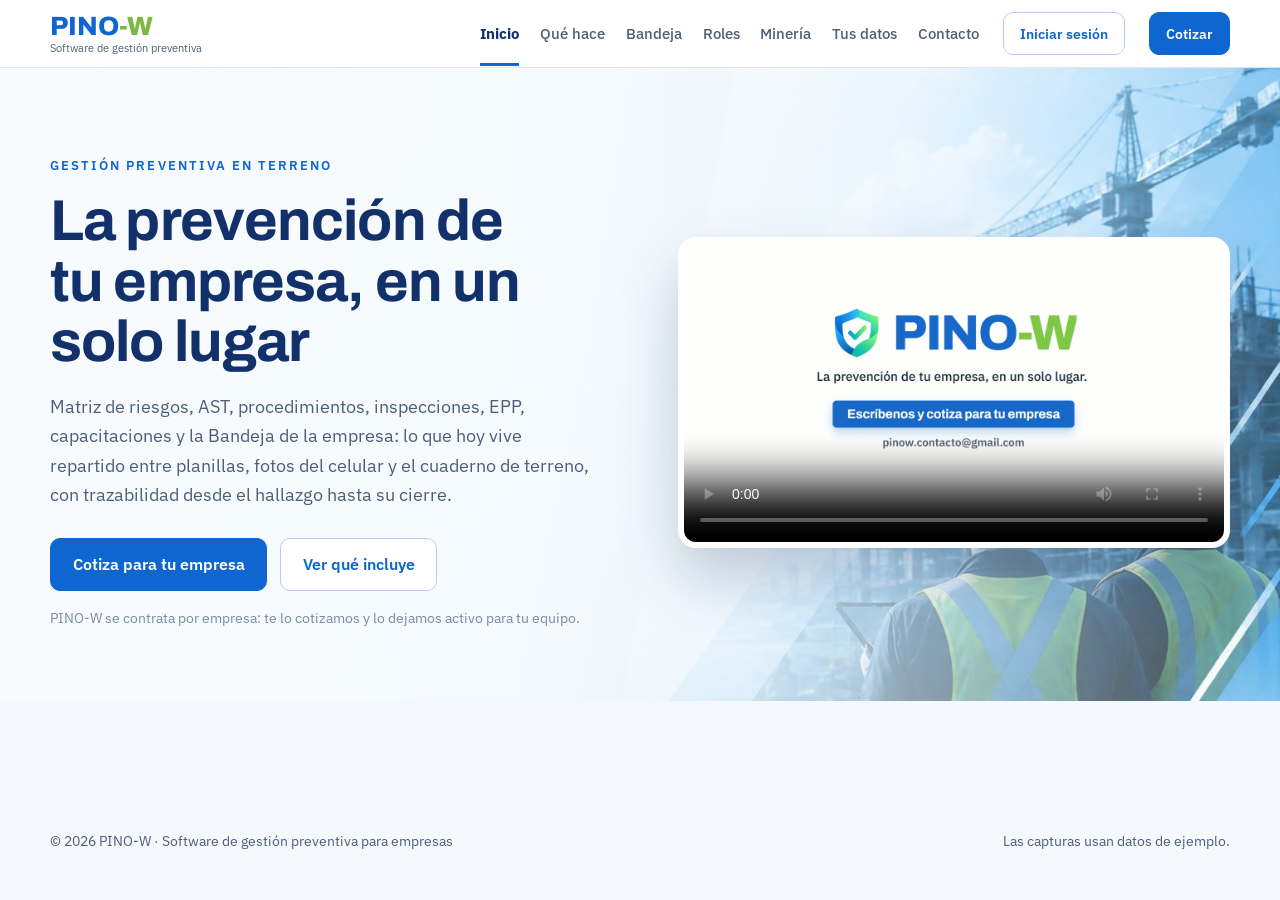
==== commit b8414fcd: "Portada: el video pasa al lado del título Co-Authored-By: Claude Opus 5.5 <noreply@anthropic.com>" ====
--- a/index.html
+++ b/index.html
@@ -50,10 +50,11 @@
   .acciones { display: flex; flex-wrap: wrap; gap: 0.8rem; }
   .dato { margin: 1rem 0 0; font-size: 0.86rem; color: var(--suave); }
 
-  /* Captura */
-  .captura { margin-top: -2.2rem; position: relative; z-index: 2; }
-  .captura img { border: 1px solid var(--borde); border-radius: 14px; box-shadow: 0 28px 60px rgba(14, 40, 80, 0.18); }
-  .captura video { display: block; width: 100%; height: auto; background: #fff; border: 1px solid var(--borde); border-radius: 14px; box-shadow: 0 28px 60px rgba(14, 40, 80, 0.18); }
+  /* El video, al lado del título */
+  .portada .ancho.con-tele { display: grid; grid-template-columns: minmax(0, 1.05fr) minmax(0, 1fr); gap: 3rem; align-items: center; }
+  .tele { position: relative; }
+  .tele::before { content: ""; position: absolute; inset: 8% -4% -6% 6%; border-radius: 28px; background: radial-gradient(closest-side, rgba(15, 102, 208, 0.22), transparent); filter: blur(10px); }
+  .tele video { position: relative; display: block; width: 100%; height: auto; aspect-ratio: 16 / 9; border: 6px solid #fff; border-radius: 18px; background: #fff; box-shadow: 0 30px 60px rgba(14, 40, 80, 0.22); }
 
   /* Secciones */
   section.bloque { padding: 5rem 0 1rem; }
@@ -218,13 +219,14 @@
     .roles { grid-template-columns: repeat(2, minmax(0, 1fr)); }
     .dos, .dos.reves { grid-template-columns: minmax(0, 1fr); }
     .portada::before { background: rgba(247, 251, 254, 0.9); }
+    .portada .ancho.con-tele { grid-template-columns: minmax(0, 1fr); gap: 2.5rem; }
+    .tele { width: min(100%, 620px); }
   }
   @media (max-width: 600px) {
     body { font-size: 16px; }
     .ancho { width: calc(100% - 2rem); }
     .rejilla { grid-template-columns: minmax(0, 1fr); }
     .portada .ancho { padding: 3.5rem 0 3.5rem; }
-    .captura { margin-top: 0; }
     .marca small { display: none; }
     .barra .ancho { gap: 0.4rem 0.6rem; }
     .barra .boton { padding: 0.45rem 0.75rem; font-size: 0.85rem; }
@@ -253,7 +255,8 @@
 <main>
 <div data-pagina="inicio">
 <section class="portada">
-  <div class="ancho">
+  <div class="ancho con-tele">
+    <div>
     <p class="sobre">Gestión preventiva en terreno</p>
     <h1>La prevención de tu empresa, en un solo lugar</h1>
     <p class="bajada">
@@ -265,13 +268,14 @@
       <a class="boton claro" href="#que-hace">Ver qué incluye</a>
     </div>
     <p class="dato">PINO-W se contrata por empresa: te lo cotizamos y lo dejamos activo para tu equipo.</p>
-  </div>
-</section>
-
-<div class="ancho captura">
-  <video src="video/pino-w.mp4" poster="video/pino-w-portada.jpg" controls playsinline preload="metadata" width="1920" height="1080"
-    aria-label="Video de presentación de PINO-W, 30 segundos: un turno en la faena, del papel a la Bandeja, las firmas con QR y el contacto para cotizar"></video>
-</div>
+    </div>
+    <div class="tele">
+        <video src="video/pino-w.mp4" poster="video/pino-w-portada.jpg" controls playsinline preload="metadata" width="1920" height="1080"
+          aria-label="Video de presentación de PINO-W, 30 segundos: un turno en la faena, del papel a la Bandeja, las firmas con QR y el contacto para cotizar"></video>
+    </div>
+  </div>
+</section>
+
 </div>
 
 <section class="bloque" id="que-hace" data-pagina="que-hace">
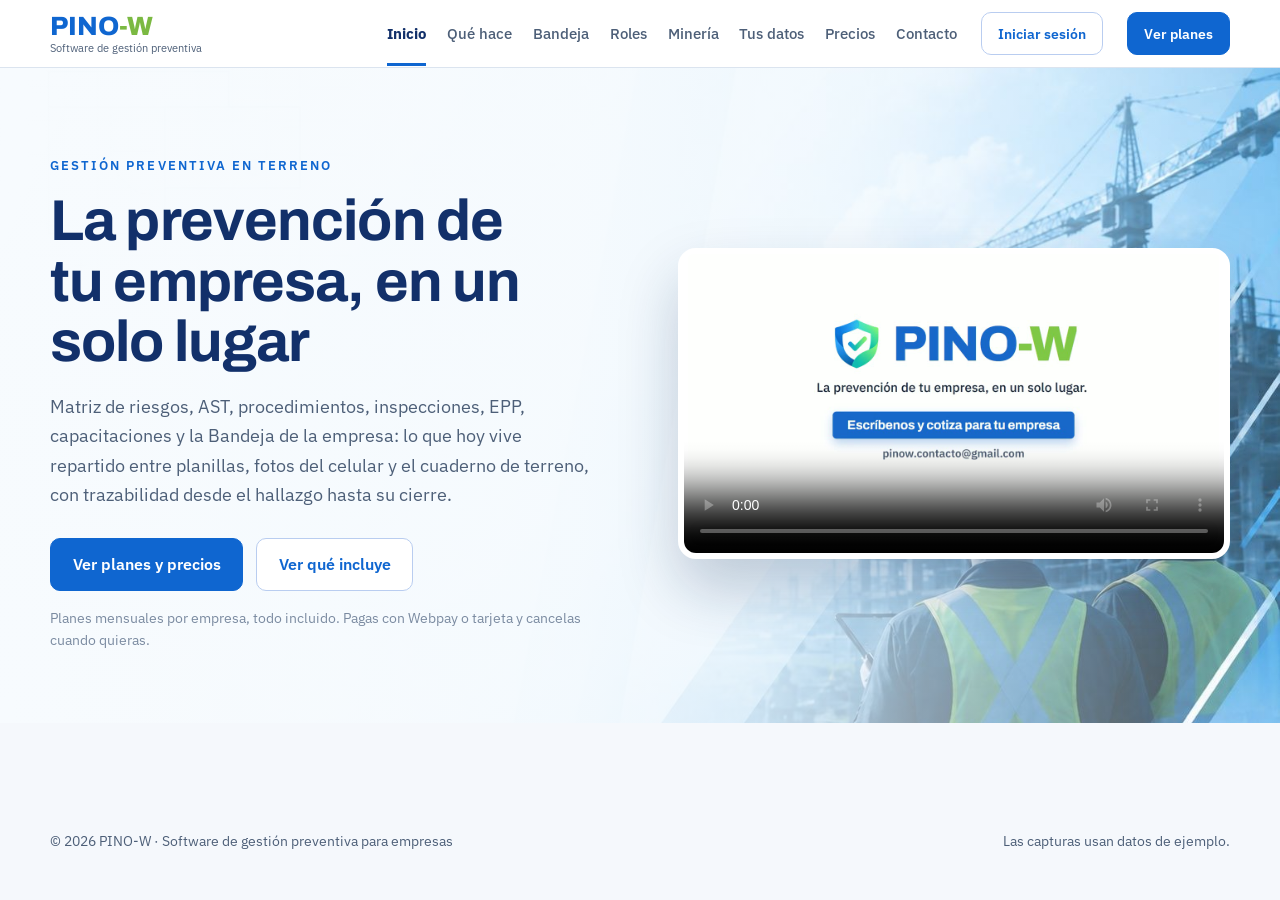
==== commit 459ff7fc: "Sitio: sección Precios con los planes (vitrina: «Quiero este plan» lleva a Contacto; el pago en líne" ====
--- a/index.html
+++ b/index.html
@@ -195,6 +195,33 @@
   .cz-correo-botones { display: flex; flex-wrap: wrap; justify-content: center; gap: 0.6rem; margin-top: 1rem; }
   .cz-copiado { margin-top: 0.8rem !important; color: var(--verde) !important; }
   .cz-progreso[hidden] { display: none; }
+  /* Precios (12-11-2026): se muestran solo cuando el servidor dice que la venta está abierta */
+  .pr-tres { display: grid; grid-template-columns: repeat(3, minmax(0, 1fr)); gap: 1.2rem; align-items: stretch; margin-top: 0.6rem; }
+  .pr-plan { position: relative; display: flex; flex-direction: column; padding: 2rem 1.7rem; border: 1px solid var(--borde); border-radius: 20px; background: #fff; }
+  .pr-plan.dest { border: 2px solid var(--azul); box-shadow: 0 24px 50px rgba(14, 40, 80, 0.14); transform: translateY(-10px); }
+  .pr-cinta { position: absolute; top: -0.85rem; left: 50%; transform: translateX(-50%); padding: 0.25rem 0.9rem; border-radius: 999px; background: var(--azul); color: #fff; font-size: 0.78rem; font-weight: 600; white-space: nowrap; }
+  .pr-plan h3 { font-size: 1.25rem; }
+  .pr-para { margin: 0.2rem 0 1.2rem; color: var(--media); font-size: 0.93rem; }
+  .pr-precio { font-family: "Archivo", sans-serif; font-weight: 800; font-size: 2.3rem; line-height: 1; color: var(--azul-hondo); }
+  .pr-precio small { font-family: "IBM Plex Sans", sans-serif; font-size: 0.95rem; font-weight: 500; color: var(--suave); }
+  .pr-iva { margin: 0.4rem 0 1.4rem; font-size: 0.82rem; color: var(--suave); }
+  .pr-check { list-style: none; margin: 0 0 1.6rem; padding: 0; display: grid; gap: 0.55rem; }
+  .pr-check li { position: relative; padding-left: 1.7rem; font-size: 0.95rem; color: var(--media); }
+  .pr-check li::before { content: "✓"; position: absolute; left: 0; top: 0.05rem; display: grid; place-items: center; width: 1.2rem; height: 1.2rem; border-radius: 50%; background: #e5f5ec; color: var(--verde); font-size: 0.75rem; font-weight: 700; }
+  .pr-plan .boton { margin-top: auto; justify-content: center; }
+  .pr-corpo { display: flex; align-items: center; gap: 1.5rem; margin-top: 1.6rem; padding: 1.3rem 1.6rem; border: 1px dashed #b9cdf0; border-radius: 16px; background: var(--azul-claro); }
+  .pr-corpo div { flex: 1; }
+  .pr-corpo h3 { font-size: 1.08rem; }
+  .pr-corpo p { margin: 0.2rem 0 0; font-size: 0.93rem; color: var(--media); }
+  .pr-seguro { display: flex; flex-wrap: wrap; justify-content: center; gap: 0.4rem 1.4rem; margin-top: 1.4rem; font-size: 0.88rem; color: var(--suave); }
+  .pr-fondo { position: fixed; inset: 0; z-index: 50; display: grid; place-items: center; padding: 1rem; background: rgba(12, 28, 56, 0.5); overflow-y: auto; }
+  .pr-fondo[hidden] { display: none; }
+  .pr-caja { width: min(560px, 100%); max-height: calc(100vh - 2rem); overflow-y: auto; padding: 1.8rem; border-radius: 20px; background: #fff; box-shadow: 0 30px 70px rgba(10, 25, 50, 0.35); }
+  .pr-caja h3 { font-size: 1.35rem; }
+  .pr-resumen { margin: 0.6rem 0 1.2rem; padding: 0.8rem 1rem; border-radius: 12px; background: var(--azul-claro); color: var(--azul-hondo); font-size: 0.93rem; }
+  .pr-caja .cz-rejilla { margin-bottom: 0.4rem; }
+  .pr-pie { display: flex; gap: 0.8rem; justify-content: flex-end; margin-top: 1.2rem; }
+  @media (max-width: 860px) { .pr-tres { grid-template-columns: minmax(0, 1fr); } .pr-plan.dest { transform: none; } .pr-corpo { flex-direction: column; align-items: flex-start; } }
   @media (max-width: 600px) { .cz-correo-botones .boton { width: 100%; justify-content: center; text-align: center; } }
   .cz-directo { margin-top: 1.2rem; text-align: center; font-size: 0.92rem; color: var(--media); }
   @media (max-width: 600px) { .cz-rejilla { grid-template-columns: minmax(0, 1fr); } .cz-tarjeta { padding: 1.3rem; } .cz-progreso div { font-size: 0.75rem; } }
@@ -245,10 +272,11 @@
       <a href="#roles">Roles</a>
       <a href="#mineria">Minería</a>
       <a href="#datos">Tus datos</a>
+      <a href="#precios" data-solo-venta hidden>Precios</a>
       <a href="#contacto">Contacto</a>
     </nav>
     <a class="boton claro" href="tutoriales/">Iniciar sesión</a>
-    <a class="boton" href="#contacto">Cotizar</a>
+    <a class="boton" href="#contacto" data-venta-href="#precios" data-venta-texto="Ver planes">Cotizar</a>
   </div>
 </header>
 
@@ -264,10 +292,10 @@
       lo que hoy vive repartido entre planillas, fotos del celular y el cuaderno de terreno, con trazabilidad desde el hallazgo hasta su cierre.
     </p>
     <div class="acciones">
-      <a class="boton" href="#contacto">Cotiza para tu empresa</a>
+      <a class="boton" href="#contacto" data-venta-href="#precios" data-venta-texto="Ver planes y precios">Cotiza para tu empresa</a>
       <a class="boton claro" href="#que-hace">Ver qué incluye</a>
     </div>
-    <p class="dato">PINO-W se contrata por empresa: te lo cotizamos y lo dejamos activo para tu equipo.</p>
+    <p class="dato" data-venta-texto="Planes mensuales por empresa, todo incluido. Pagas con Webpay o tarjeta y cancelas cuando quieras.">PINO-W se contrata por empresa: te lo cotizamos y lo dejamos activo para tu equipo.</p>
     </div>
     <div class="tele">
         <video src="video/pino-w.mp4" poster="video/pino-w-portada.jpg" controls playsinline preload="metadata" width="1920" height="1080"
@@ -405,7 +433,7 @@
     <div class="caja-descarga">
       <h3>PINO-W para Windows</h3>
       <dl>
-        <dt>Versión</dt><dd>0.21 · noviembre de 2026</dd>
+        <dt>Versión</dt><dd>0.22 · noviembre de 2026</dd>
         <dt>Sistema</dt><dd>Windows 10 y 11 de 64 bits</dd>
         <dt>Peso</dt><dd>49 MB (comprimido)</dd>
         <dt>Necesita</dt><dd>Internet para entrar y para la Bandeja</dd>
@@ -423,6 +451,36 @@
     </div>
   </div>
 </section>
+
+<section class="bloque" id="precios" data-pagina="precios" data-solo-venta hidden>
+  <div class="ancho">
+    <div class="titulo titulo-centro">
+      <p class="sobre">Precios</p>
+      <h2>Un plan según el tamaño de tu empresa</h2>
+      <p>Todo PINO-W incluido en cada plan. Se cobra solo cada mes y lo cancelas cuando quieras.</p>
+    </div>
+    <div class="pr-tres" id="pr-planes"></div>
+    <div class="pr-corpo"><div><h3>¿Más de 500 trabajadores o un contrato especial?</h3><p>Armamos un plan a la medida de tu empresa.</p></div><a class="boton claro" href="#contacto">Cotiza con nosotros</a></div>
+    <div class="pr-seguro"><span>Pagas con Webpay o tarjeta a través de Mercado Pago</span><span>·</span><span>Tus datos de pago nunca pasan por PINO-W</span><span>·</span><span>Sin permanencia</span></div>
+  </div>
+</section>
+
+<div class="pr-fondo" id="pr-fondo" hidden>
+  <form class="pr-caja" id="pr-form" novalidate role="dialog" aria-modal="true" aria-labelledby="pr-titulo">
+    <h3 id="pr-titulo">Contrata PINO-W</h3>
+    <p class="pr-resumen" id="pr-resumen"></p>
+    <div class="cz-rejilla">
+      <label class="cz-campo cz-ancho"><span>Razón social *</span><input name="razon_social" maxlength="160" autocomplete="organization" placeholder="Constructora del Norte SpA"></label>
+      <label class="cz-campo"><span>RUT de la empresa *</span><input name="rut" maxlength="14" placeholder="76.543.210-K"></label>
+      <label class="cz-campo"><span>Tu nombre *</span><input name="nombre" maxlength="120" autocomplete="name" placeholder="Nombre y apellido"></label>
+      <label class="cz-campo cz-ancho"><span>Tu correo *</span><input name="correo" type="email" maxlength="160" autocomplete="email" placeholder="nombre@empresa.cl"></label>
+      <label class="cz-campo cz-ancho"><span>Elige una clave para entrar a PINO-W * <i>(si ya tienes cuenta, tu clave de siempre)</i></span><input name="clave" type="password" maxlength="200" autocomplete="new-password"></label>
+      <label class="cz-acepto cz-ancho"><input type="checkbox" name="acepto"><span>Acepto los Términos y condiciones y la Política de privacidad de PINO-W, y que el plan se cobre automáticamente cada mes hasta que lo cancele.</span></label>
+    </div>
+    <p class="cz-error" id="pr-error" hidden></p>
+    <div class="pr-pie"><button type="button" class="boton claro" id="pr-cerrar">Volver</button><button type="submit" class="boton" id="pr-pagar">Ir a pagar</button></div>
+  </form>
+</div>
 
 <section class="bloque" id="contacto" data-pagina="contacto">
   <div class="ancho cz">
@@ -500,9 +558,11 @@
 <script>
   /* Se ve solo la sección elegida arriba; el enlace (#roles, #descargar…) se puede compartir */
   (function () {
-    var paginas = Array.prototype.slice.call(document.querySelectorAll("[data-pagina]"));
-    var enlaces = Array.prototype.slice.call(document.querySelectorAll(".barra nav a"));
+    var paginas, enlaces;
     function mostrar() {
+      // Se buscan cada vez: la sección de Precios aparece o se va según el servidor
+      paginas = Array.prototype.slice.call(document.querySelectorAll("[data-pagina]"));
+      enlaces = Array.prototype.slice.call(document.querySelectorAll(".barra nav a"));
       var id = (location.hash || "#inicio").slice(1);
       if (!paginas.some(function (p) { return p.dataset.pagina === id; })) { id = "inicio"; }
       paginas.forEach(function (p) { p.hidden = p.dataset.pagina !== id; });
@@ -514,7 +574,116 @@
     }
     window.addEventListener("hashchange", mostrar);
     window.addEventListener("load", mostrar);
+    window.addEventListener("secciones-cambiaron", mostrar);
     mostrar();
+  })();
+</script>
+<script>
+  /* Precios (12-11-2026): el servidor dice los planes y si la venta está abierta. Cerrada (o sin conexión),
+     la sección y el enlace se quitan y todo queda como antes, con «Cotiza». El pago es en Mercado Pago. */
+  (function () {
+    var LOCAL = location.hostname === "127.0.0.1" || location.hostname === "localhost";
+    var SERVIDOR = LOCAL ? "http://127.0.0.1:8013" : "https://pino-w-servidor.onrender.com";
+    var $ = function (id) { return document.getElementById(id); };
+    var plata = function (n) { return "$" + Number(n).toLocaleString("es-CL"); };
+    var EXTRAS = {
+      pequena: ["Programa para el computador", "App para terreno en el celular", "Cada persona con su cuenta y su rol", "Firmas electrónicas verificables"],
+      mediana: ["Todo lo del plan Pequeña", "Sesión de puesta en marcha", "Ayuda por correo", "Varias faenas y contratistas"],
+      grande: ["Todo lo del plan Mediana", "Capacitación para tu equipo", "Ayuda prioritaria", "Varios administradores"]
+    };
+    var elegido = null, enviando = false, venta = false;
+    // Modo vitrina (12-11-2026, Karen): mientras no se abre la venta, se muestran estos precios y
+    // «Quiero este plan» lleva al formulario de contacto. Deben coincidir con ajustes.PLANES del servidor.
+    var IVA = 0.19;
+    var PLANES_BASE = [["pequena", "Pequeña", "Hasta 25 trabajadores", 89990], ["mediana", "Mediana", "26 a 100 trabajadores", 199990],
+      ["grande", "Grande", "101 a 500 trabajadores", 449990]].map(function (x) {
+        return { clave: x[0], nombre: x[1], para: x[2], neto: x[3], total: Math.round(x[3] * (1 + IVA)) }; });
+    var TAMANO = { pequena: "hasta25", mediana: "26a100", grande: "101a500" };
+    function quitar() {
+      [].forEach.call(document.querySelectorAll("[data-solo-venta]"), function (x) { x.remove(); });
+      var f = $("pr-fondo"); if (f) { f.remove(); }
+      if (location.hash === "#precios") { location.hash = "#contacto"; }
+      window.dispatchEvent(new Event("secciones-cambiaron"));
+    }
+    function abrir(plan) {
+      elegido = plan;
+      $("pr-resumen").innerHTML = "Plan <b>" + plan.nombre + "</b> (" + plan.para.toLowerCase() + "): <b>" + plata(plan.total) +
+        " al mes</b> con IVA incluido (" + plata(plan.neto) + " + IVA). Pagas en Mercado Pago y se cobra solo cada mes.";
+      $("pr-error").hidden = true; $("pr-fondo").hidden = false;
+      setTimeout(function () { $("pr-form").elements.razon_social.focus(); }, 0);
+    }
+    function cerrar() { $("pr-fondo").hidden = true; $("pr-form").elements.clave.value = ""; }
+    function mostrarPlanes(planes) {
+      $("pr-planes").innerHTML = planes.map(function (p) {
+        var dest = p.clave === "mediana";
+        return '<div class="pr-plan' + (dest ? " dest" : "") + '">' + (dest ? '<span class="pr-cinta">El más elegido</span>' : "") +
+          "<h3>" + p.nombre + '</h3><p class="pr-para">' + p.para + "</p>" +
+          '<div class="pr-precio">' + plata(p.neto) + " <small>/ mes</small></div>" +
+          '<p class="pr-iva">+ IVA · ' + plata(p.total) + " con IVA · cobro mensual automático</p>" +
+          '<ul class="pr-check">' + (EXTRAS[p.clave] || []).map(function (x) { return "<li>" + x + "</li>"; }).join("") + "</ul>" +
+          '<button type="button" class="boton' + (dest ? "" : " claro") + '" data-plan="' + p.clave + '">' + (venta ? "Suscribirme" : "Quiero este plan") + "</button></div>";
+      }).join("");
+      [].forEach.call($("pr-planes").querySelectorAll("[data-plan]"), function (b) {
+        b.addEventListener("click", function () {
+          var plan = planes.filter(function (p) { return p.clave === b.dataset.plan; })[0];
+          if (venta) { abrir(plan); return; }
+          // Vitrina: al formulario de contacto, con el tamaño marcado y el plan anotado
+          var f = $("cz-form");
+          if (f) {
+            var r = f.querySelector('input[name="trabajadores"][value="' + TAMANO[plan.clave] + '"]'); if (r) { r.checked = true; }
+            var m = f.elements.mensaje; if (m && !m.value) { m.value = "Me interesa el plan " + plan.nombre + " (" + plata(plan.neto) + " + IVA al mes)."; }
+          }
+          location.hash = "#contacto";
+        });
+      });
+    }
+    function abrirVenta(planes, abierta) {
+      venta = !!abierta;
+      var seg = document.querySelector(".pr-seguro");
+      if (seg && !seg.dataset.original) { seg.dataset.original = seg.innerHTML; }
+      if (seg && venta) { seg.innerHTML = seg.dataset.original; }
+      if (!venta) {
+        if (seg) { seg.innerHTML = "<span>Muy pronto podrás contratar y pagar en línea con Webpay o tarjeta</span><span>·</span><span>Por ahora, déjanos tus datos y te lo dejamos activo</span><span>·</span><span>Sin permanencia</span>"; }
+      }
+      [].forEach.call(document.querySelectorAll("[data-solo-venta]"), function (x) { x.hidden = false; });
+      [].forEach.call(document.querySelectorAll("[data-venta-texto]"), function (x) { x.textContent = x.dataset.ventaTexto; });
+      [].forEach.call(document.querySelectorAll("[data-venta-href]"), function (x) { x.setAttribute("href", x.dataset.ventaHref); });
+      mostrarPlanes(planes);
+      window.dispatchEvent(new Event("secciones-cambiaron"));
+    }
+    abrirVenta(PLANES_BASE, false);          // se ven al tiro; si el servidor dice que la venta está abierta, se cambia
+    var control = window.AbortController ? new AbortController() : null;
+    var corte = setTimeout(function () { if (control) { control.abort(); } }, 60000);
+    fetch(SERVIDOR + "/api/planes", control ? { signal: control.signal, cache: "no-store" } : { cache: "no-store" })
+      .then(function (r) { return r.ok ? r.json() : null; })
+      .then(function (d) { clearTimeout(corte); if (d && d.venta && d.planes && d.planes.length) { abrirVenta(d.planes, true); } })
+      .catch(function () { clearTimeout(corte); });
+
+    var f = $("pr-form"); if (!f) { return; }
+    $("pr-cerrar").addEventListener("click", cerrar);
+    $("pr-fondo").addEventListener("click", function (ev) { if (ev.target === $("pr-fondo")) { cerrar(); } });
+    document.addEventListener("keydown", function (ev) { if (ev.key === "Escape" && !$("pr-fondo").hidden) { cerrar(); } });
+    function error(t) { var p = $("pr-error"); p.hidden = !t; p.textContent = t || ""; }
+    f.addEventListener("submit", function (ev) {
+      ev.preventDefault();
+      if (enviando || !elegido) { return; }
+      var v = function (n) { return String(f.elements[n].value || "").trim(); };
+      if (v("razon_social").length < 2) { return error("Escribe la razón social de tu empresa."); }
+      if (v("rut").length < 3) { return error("Escribe el RUT de tu empresa: con él emitimos tu boleta o factura."); }
+      if (v("nombre").length < 3) { return error("Escribe tu nombre y apellido."); }
+      if (!/^[^@\s]+@[^@\s]+\.[^@\s]{2,}$/.test(v("correo"))) { return error("Revisa tu correo."); }
+      if (f.elements.clave.value.length < 8) { return error("La clave debe tener al menos 8 caracteres."); }
+      if (!f.elements.acepto.checked) { return error("Para seguir tienes que aceptar los Términos y la Política de privacidad."); }
+      enviando = true; error(""); $("pr-pagar").disabled = true; $("pr-pagar").textContent = "Preparando el pago…";
+      fetch(SERVIDOR + "/api/planes/comprar", { method: "POST", headers: { "Content-Type": "application/json" }, body: JSON.stringify({
+        plan: elegido.clave, razon_social: v("razon_social"), rut: v("rut"), nombre: v("nombre"), correo: v("correo"),
+        clave: f.elements.clave.value, acepto: true }) })
+        .then(function (r) { return r.json().catch(function () { return {}; }).then(function (d) {
+          if (!r.ok || !d.url) { throw new Error(typeof d.detail === "string" ? d.detail : "No pudimos preparar el pago."); } return d; }); })
+        .then(function (d) { f.elements.clave.value = ""; location.href = d.url; })
+        .catch(function (e) { error((e && e.message && e.message !== "Failed to fetch" ? e.message : "No pudimos conectarnos.") + " Si sigue, escríbenos a pinow.contacto@gmail.com."); })
+        .then(function () { enviando = false; $("pr-pagar").disabled = false; $("pr-pagar").textContent = "Ir a pagar"; });
+    });
   })();
 </script>
 <script>
